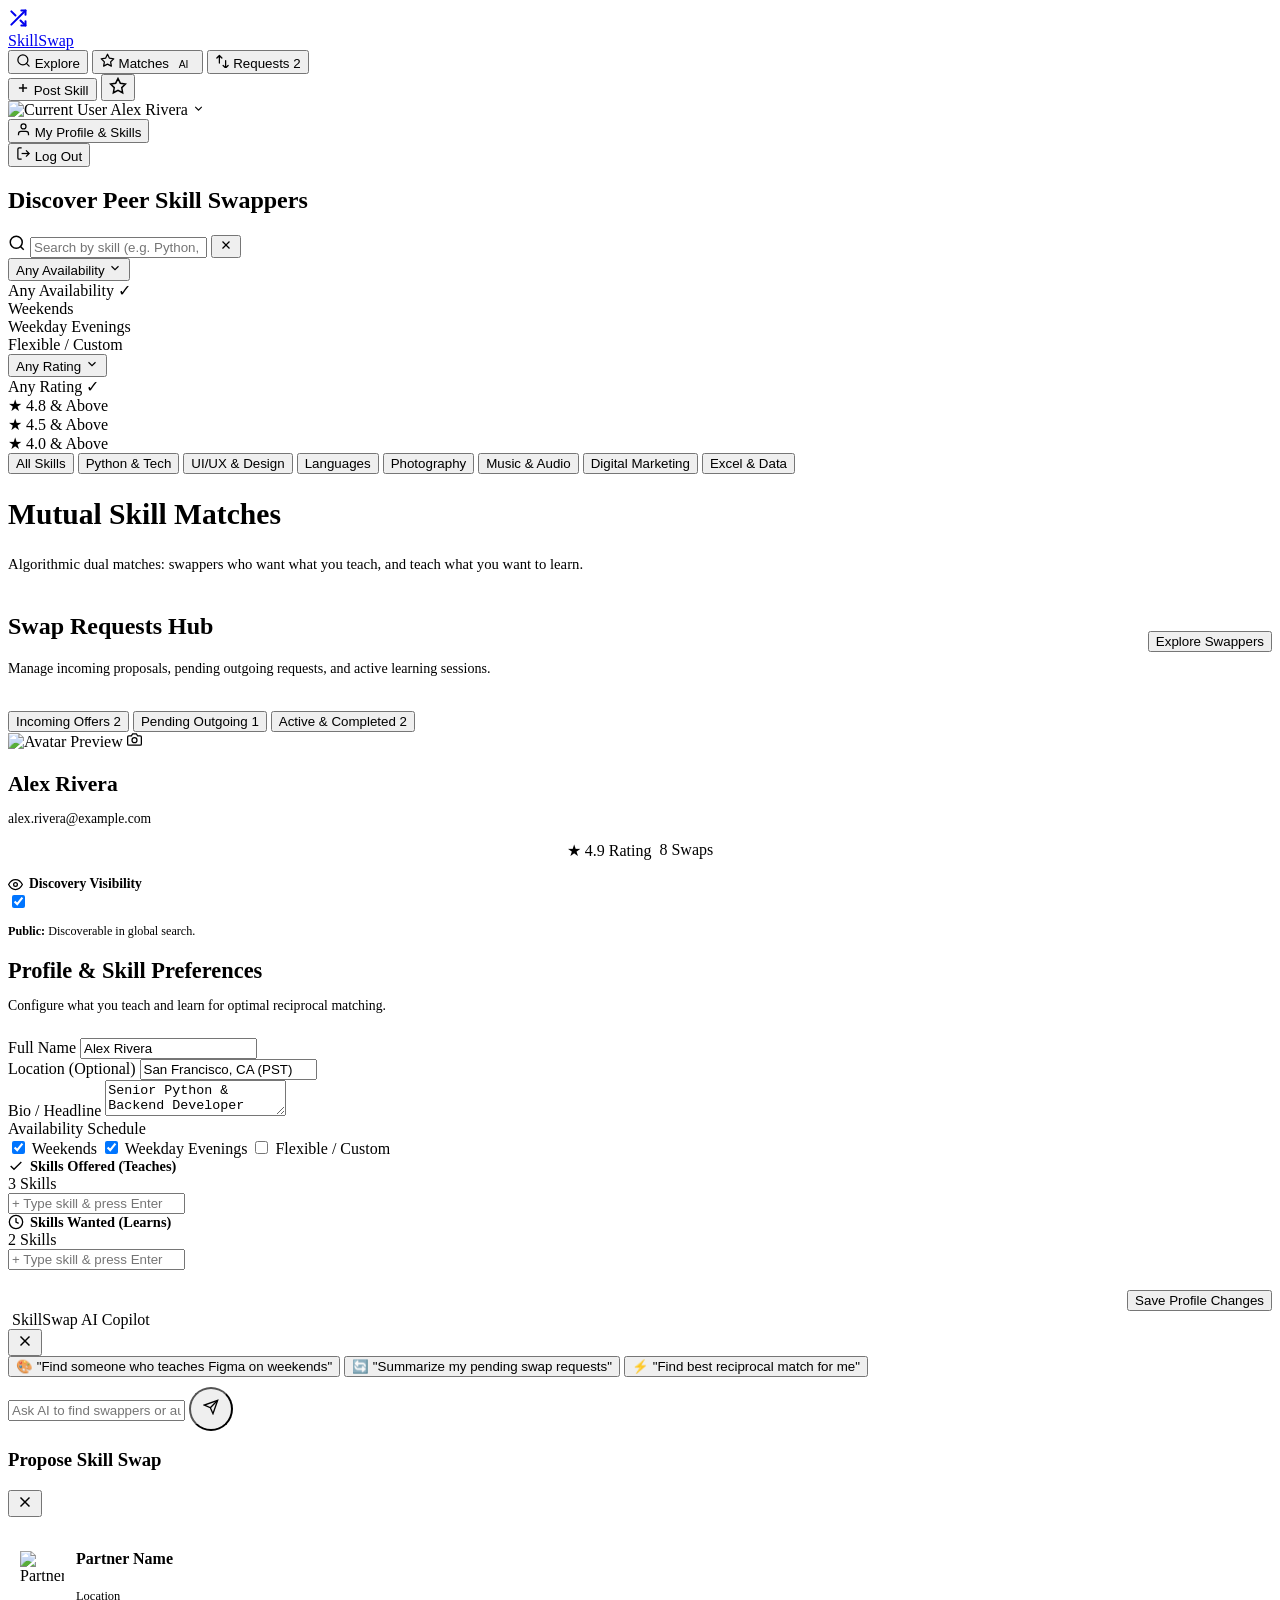
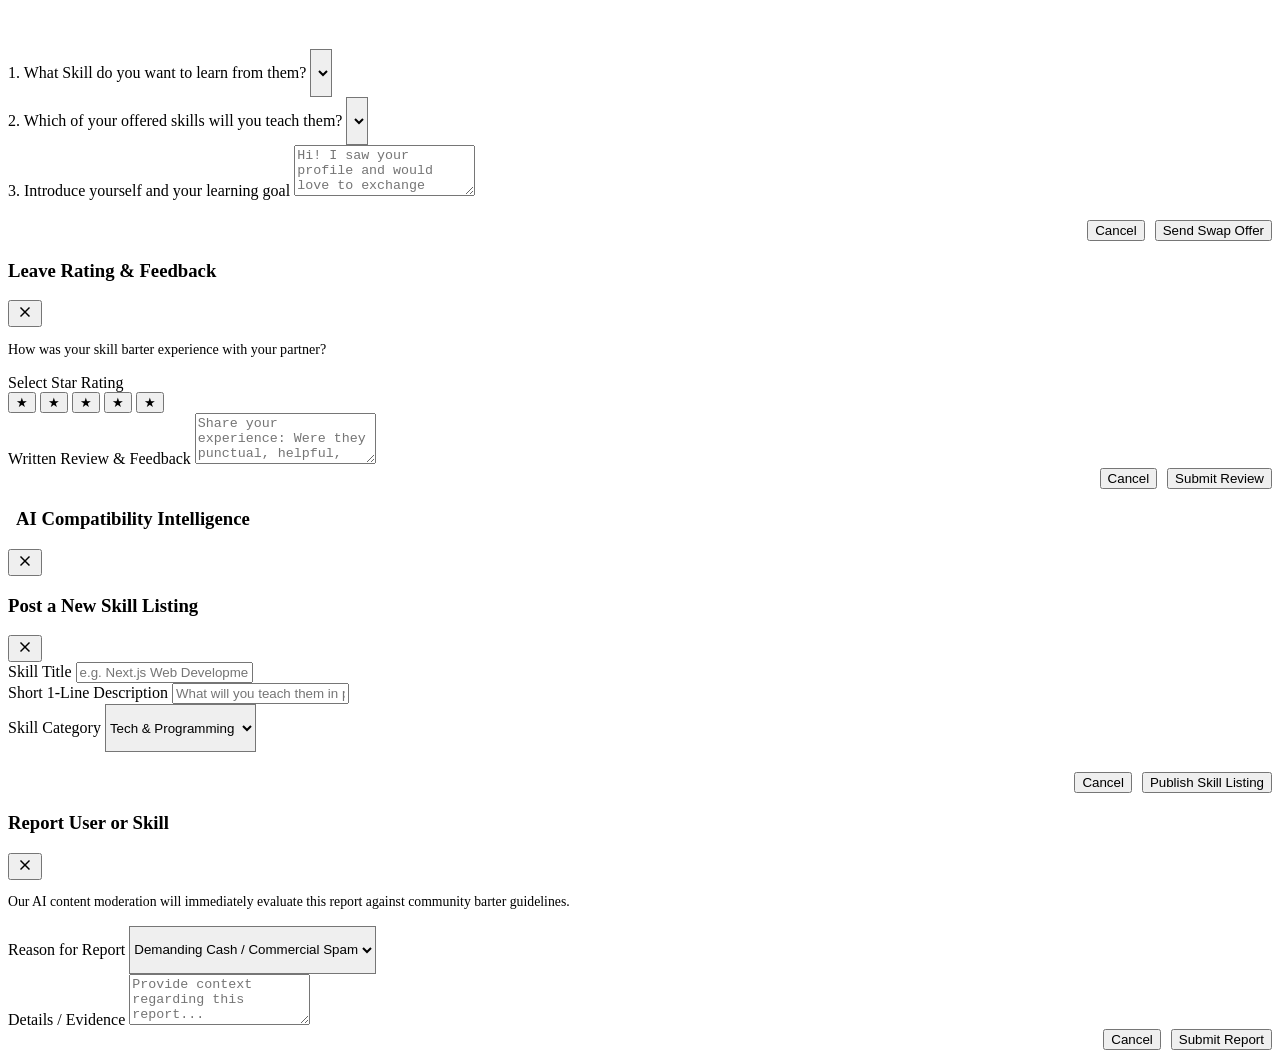
==== templates/index.html @ 6c7a91a7 "file structure and basic routes" ====
<!DOCTYPE html>
<html lang="en">
<head>
  <meta charset="UTF-8">
  <meta name="viewport" content="width=device-width, initial-scale=1.0">
  <title>SkillSwap | Peer-to-Peer Skill Exchange Platform</title>
  <meta name="description" content="A modern glassmorphic skill swapping platform. Trade skills, learn from peers, and connect with zero monetary barrier.">
  <link rel="preconnect" href="https://fonts.googleapis.com">
  <link rel="preconnect" href="https://fonts.gstatic.com" crossorigin>
  <link href="https://fonts.googleapis.com/css2?family=Plus+Jakarta+Sans:wght@400;500;600;700;800&display=swap" rel="stylesheet">
  <link rel="stylesheet" href="{{ url_for('static', filename='css/style.css') }}">
</head>
<body>

  <!-- Floating Mesh Gradient Background Blobs -->
  <div class="mesh-bg-container" aria-hidden="true">
    <div class="mesh-blob mesh-blob-1"></div>
    <div class="mesh-blob mesh-blob-2"></div>
    <div class="mesh-blob mesh-blob-3"></div>
    <div class="mesh-blob mesh-blob-4"></div>
  </div>

  <!-- Toast Notification System -->
  <div id="toastContainer" class="toast-container" aria-live="polite"></div>

  <!-- ==========================================================================
       TOP NAVIGATION BAR (FLUSH AT TOP -> SCROLL FLOATING FROSTED GLASS)
       ========================================================================== -->
  <header class="navbar-container" id="mainNavbar">
    <nav class="navbar" aria-label="Main Navigation">
      
      <!-- Brand Logo (No cluttered subtitle) -->
      <a href="#explore" class="nav-brand" onclick="navigateTo('explore'); return false;">
        <div class="brand-icon">
          <svg width="20" height="20" viewBox="0 0 24 24" fill="none" stroke="currentColor" stroke-width="2.4" stroke-linecap="round" stroke-linejoin="round">
            <path d="M16 3h5v5"></path>
            <path d="M4 20L21 3"></path>
            <path d="M21 16v5h-5"></path>
            <path d="M15 15l6 6"></path>
            <path d="M4 4l5 5"></path>
          </svg>
        </div>
        <span class="brand-title">SkillSwap</span>
      </a>

      <!-- FIX #2: Unified Frosted-Glass Pill Container: Explore | Matches | Requests -->
      <div class="nav-pills-container" role="tablist">
        <button type="button" class="nav-pill-btn active" id="navBtn-explore" onclick="navigateTo('explore')">
          <svg width="15" height="15" viewBox="0 0 24 24" fill="none" stroke="currentColor" stroke-width="2" stroke-linecap="round" stroke-linejoin="round">
            <circle cx="11" cy="11" r="8"></circle>
            <line x1="21" y1="21" x2="16.65" y2="16.65"></line>
          </svg>
          <span>Explore</span>
        </button>
        <button type="button" class="nav-pill-btn" id="navBtn-matches" onclick="navigateTo('matches')">
          <svg width="15" height="15" viewBox="0 0 24 24" fill="none" stroke="currentColor" stroke-width="2" stroke-linecap="round" stroke-linejoin="round">
            <polygon points="12 2 15.09 8.26 22 9.27 17 14.14 18.18 21.02 12 17.77 5.82 21.02 7 14.14 2 9.27 8.91 8.26 12 2"></polygon>
          </svg>
          <span>Matches</span>
          <span class="badge badge-mint" style="font-size: 0.65rem; padding: 1px 6px;">AI</span>
        </button>
        <button type="button" class="nav-pill-btn" id="navBtn-swaps" onclick="navigateTo('swaps')">
          <svg width="15" height="15" viewBox="0 0 24 24" fill="none" stroke="currentColor" stroke-width="2" stroke-linecap="round" stroke-linejoin="round">
            <path d="M7 16V4m0 0L3 8m4-4l4 4m6 4v12m0 0l4-4m-4 4l-4-4"></path>
          </svg>
          <span>Requests</span>
          <span class="nav-counter" id="swapsNavCounter">2</span>
        </button>
      </div>

      <!-- Right Nav Actions: + Post Skill, Circular AI button, User Avatar Pill -->
      <div class="nav-actions">
        <!-- Post Skill Button -->
        <button type="button" class="btn btn-primary btn-sm" onclick="openPostSkillModal()">
          <svg width="14" height="14" viewBox="0 0 24 24" fill="none" stroke="currentColor" stroke-width="2.5"><line x1="12" y1="5" x2="12" y2="19"></line><line x1="5" y1="12" x2="19" y2="12"></line></svg>
          <span>Post Skill</span>
        </button>

        <!-- FIX #4: Sleek Circular AI Copilot Drawer Toggle Button -->
        <button type="button" class="btn-ai-toggle" id="btnAiToggle" onclick="toggleAiDrawer()" title="Open AI Copilot" aria-label="Open AI Copilot">
          <span class="ai-dot-indicator"></span>
          <svg width="18" height="18" viewBox="0 0 24 24" fill="none" stroke="currentColor" stroke-width="2">
            <polygon points="12 2 15.09 8.26 22 9.27 17 14.14 18.18 21.02 12 17.77 5.82 21.02 7 14.14 2 9.27 8.91 8.26 12 2"></polygon>
          </svg>
        </button>

        <!-- User Avatar Pill (Opens profile when clicked or via dropdown) -->
        <div class="user-menu-pill" id="userMenuPill" onclick="toggleUserDropdown(event)">
          <img src="https://images.unsplash.com/photo-1534528741775-53994a69daeb?w=150&auto=format&fit=crop&q=80" alt="Current User" class="user-avatar-sm" id="navUserAvatar">
          <span class="user-name-snippet" id="navUserName">Alex Rivera</span>
          <svg width="13" height="13" viewBox="0 0 24 24" fill="none" stroke="currentColor" stroke-width="2">
            <polyline points="6 9 12 15 18 9"></polyline>
          </svg>

          <!-- Dropdown items: User profile only (No admin switch, no role badge) -->
          <div class="glass-elevated user-dropdown" id="userDropdown">
            <button type="button" class="dropdown-item" onclick="navigateTo('profile'); event.stopPropagation();">
              <svg width="15" height="15" viewBox="0 0 24 24" fill="none" stroke="currentColor" stroke-width="2">
                <circle cx="12" cy="7" r="4"></circle>
                <path d="M20 21v-2a4 4 0 0 0-4-4H8a4 4 0 0 0-4 4v2"></path>
              </svg>
              <span>My Profile & Skills</span>
            </button>
            <div class="dropdown-divider"></div>
            <button type="button" class="dropdown-item" style="color: var(--danger);" onclick="handleLogout()">
              <svg width="15" height="15" viewBox="0 0 24 24" fill="none" stroke="currentColor" stroke-width="2">
                <path d="M9 21H5a2 2 0 0 1-2-2V5a2 2 0 0 1 2-2h4"></path>
                <polyline points="16 17 21 12 16 7"></polyline>
                <line x1="21" y1="12" x2="9" y2="12"></line>
              </svg>
              <span>Log Out</span>
            </button>
          </div>
        </div>
      </div>

    </nav>
  </header>

  <!-- Platform-wide broadcast banner -->
  <div class="broadcast-banner-container" id="broadcastContainer" style="display: none; max-width: 1280px; margin: 12px auto 0 auto; padding: 0 24px;">
    <div class="glass-elevated" id="broadcastBanner" style="display: flex; align-items: center; justify-content: space-between; padding: 10px 18px; border-radius: var(--radius-md); border-left: 4px solid var(--primary);">
      <div style="display: flex; align-items: center; gap: 10px;">
        <span class="badge badge-plum" id="broadcastTypeTag">Announcement</span>
        <span id="broadcastMessageText" style="font-size: 0.88rem; font-weight: 500;">Welcome to SkillSwap!</span>
      </div>
      <button type="button" class="broadcast-close" onclick="dismissBroadcast()" aria-label="Dismiss banner" style="background: none; border: none; cursor: pointer; color: var(--text-muted);">
        <svg width="16" height="16" viewBox="0 0 24 24" fill="none" stroke="currentColor" stroke-width="2"><line x1="18" y1="6" x2="6" y2="18"></line><line x1="6" y1="6" x2="18" y2="18"></line></svg>
      </button>
    </div>
  </div>

  <!-- ==========================================================================
       MAIN VIEWS WRAPPER
       ========================================================================== -->
  <main class="main-wrapper">

    <!-- ----------------------------------------------------------------------
         VIEW 1: SEARCH & DISCOVERY (EXPLORE) - MINIMAL, AIRY, UNCLUTTERED
         ---------------------------------------------------------------------- -->
    <section class="view-section active" id="view-explore">
      
      <!-- FIX #7: Minimal Hero (No long paragraph) -> Straight into search -->
      <div class="hero-minimal-bar">
        <div class="hero-minimal-header">
          <h2>Discover Peer Skill Swappers</h2>
        </div>

        <!-- Search Controls Row with FIX #5 Custom Glass Dropdowns -->
        <div class="search-controls-row">
          <div class="search-input-wrapper">
            <svg class="search-icon-left" width="18" height="18" viewBox="0 0 24 24" fill="none" stroke="currentColor" stroke-width="2">
              <circle cx="11" cy="11" r="8"></circle>
              <line x1="21" y1="21" x2="16.65" y2="16.65"></line>
            </svg>
            <input type="text" id="searchInput" class="glass-input search-input-field" placeholder="Search by skill (e.g. Python, Figma, Spanish, Excel)..." oninput="handleSearchInput()">
            <button type="button" id="searchClearBtn" class="search-clear-btn" onclick="clearSearch()" aria-label="Clear Search">
              <svg width="14" height="14" viewBox="0 0 24 24" fill="none" stroke="currentColor" stroke-width="2">
                <line x1="18" y1="6" x2="6" y2="18"></line>
                <line x1="6" y1="6" x2="18" y2="18"></line>
              </svg>
            </button>
          </div>

          <!-- Custom Glass Dropdown: Availability -->
          <div class="custom-dropdown" id="dropdownAvailability">
            <button type="button" class="custom-dropdown-btn" onclick="toggleDropdown('dropdownAvailability')">
              <span id="selectedAvailabilityLabel">Any Availability</span>
              <svg class="custom-dropdown-chevron" width="14" height="14" viewBox="0 0 24 24" fill="none" stroke="currentColor" stroke-width="2"><polyline points="6 9 12 15 18 9"></polyline></svg>
            </button>
            <div class="custom-dropdown-panel">
              <div class="custom-dropdown-item selected" onclick="selectDropdownOption('availability', 'all', 'Any Availability')">
                <span>Any Availability</span>
                <span class="check-icon">✓</span>
              </div>
              <div class="custom-dropdown-item" onclick="selectDropdownOption('availability', 'Weekends', 'Weekends')">
                <span>Weekends</span>
              </div>
              <div class="custom-dropdown-item" onclick="selectDropdownOption('availability', 'Weekday Evenings', 'Weekday Evenings')">
                <span>Weekday Evenings</span>
              </div>
              <div class="custom-dropdown-item" onclick="selectDropdownOption('availability', 'Custom Availability', 'Flexible / Custom')">
                <span>Flexible / Custom</span>
              </div>
            </div>
          </div>

          <!-- Custom Glass Dropdown: Rating -->
          <div class="custom-dropdown" id="dropdownRating">
            <button type="button" class="custom-dropdown-btn" onclick="toggleDropdown('dropdownRating')">
              <span id="selectedRatingLabel">Any Rating</span>
              <svg class="custom-dropdown-chevron" width="14" height="14" viewBox="0 0 24 24" fill="none" stroke="currentColor" stroke-width="2"><polyline points="6 9 12 15 18 9"></polyline></svg>
            </button>
            <div class="custom-dropdown-panel">
              <div class="custom-dropdown-item selected" onclick="selectDropdownOption('rating', 0, 'Any Rating')">
                <span>Any Rating</span>
                <span class="check-icon">✓</span>
              </div>
              <div class="custom-dropdown-item" onclick="selectDropdownOption('rating', 4.8, '★ 4.8 & Above')">
                <span>★ 4.8 & Above</span>
              </div>
              <div class="custom-dropdown-item" onclick="selectDropdownOption('rating', 4.5, '★ 4.5 & Above')">
                <span>★ 4.5 & Above</span>
              </div>
              <div class="custom-dropdown-item" onclick="selectDropdownOption('rating', 4.0, '★ 4.0 & Above')">
                <span>★ 4.0 & Above</span>
              </div>
            </div>
          </div>
        </div>

        <!-- Quick Filter Category Chips -->
        <div class="category-chips-row" id="categoryChips">
          <button type="button" class="category-chip active" onclick="setCategoryFilter('all', this)">All Skills</button>
          <button type="button" class="category-chip" onclick="setCategoryFilter('Python', this)">Python & Tech</button>
          <button type="button" class="category-chip" onclick="setCategoryFilter('Figma', this)">UI/UX & Design</button>
          <button type="button" class="category-chip" onclick="setCategoryFilter('Spanish', this)">Languages</button>
          <button type="button" class="category-chip" onclick="setCategoryFilter('Photography', this)">Photography</button>
          <button type="button" class="category-chip" onclick="setCategoryFilter('Music', this)">Music & Audio</button>
          <button type="button" class="category-chip" onclick="setCategoryFilter('Marketing', this)">Digital Marketing</button>
          <button type="button" class="category-chip" onclick="setCategoryFilter('Excel', this)">Excel & Data</button>
        </div>
      </div>

      <!-- Public Profiles Grid (Airy, Minimal Cards) -->
      <div class="profiles-grid" id="profilesGrid">
        <!-- Injected dynamically by app.js -->
      </div>
    </section>

    <!-- ----------------------------------------------------------------------
         VIEW 2: MATCHES (SMART RECIPROCAL BARTER MATCHMAKER)
         ---------------------------------------------------------------------- -->
    <section class="view-section" id="view-matches">
      <div style="margin-bottom: 20px;">
        <h2 style="font-family: var(--font-heading); font-size: 1.85rem; font-weight: 800; color: var(--text-main);">
          Mutual Skill Matches
        </h2>
        <p style="color: var(--text-muted); font-size: 0.92rem;">
          Algorithmic dual matches: swappers who want what you teach, and teach what you want to learn.
        </p>
      </div>

      <div class="matches-grid" id="matchesGrid">
        <!-- Injected by app.js -->
      </div>
    </section>

    <!-- ----------------------------------------------------------------------
         VIEW 3: REQUESTS (SWAP PROPOSITIONS & REVIEWS)
         ---------------------------------------------------------------------- -->
    <section class="view-section" id="view-swaps">
      <div class="glass-card swaps-view-card">
        
        <div style="display: flex; justify-content: space-between; align-items: center; margin-bottom: 20px; flex-wrap: wrap; gap: 12px;">
          <div>
            <h2 style="font-family: var(--font-heading); font-size: 1.5rem; font-weight: 800; color: var(--text-main);">
              Swap Requests Hub
            </h2>
            <p style="color: var(--text-muted); font-size: 0.88rem;">Manage incoming proposals, pending outgoing requests, and active learning sessions.</p>
          </div>
          <button type="button" class="btn btn-glass btn-sm" onclick="navigateTo('explore')">
            <span>Explore Swappers</span>
          </button>
        </div>

        <!-- Subtabs -->
        <div class="swaps-subtabs" role="tablist">
          <button type="button" class="swap-subtab-btn active" id="subtab-incoming" onclick="switchSwapSubtab('incoming')">
            <span>Incoming Offers</span>
            <span class="badge badge-plum" id="subtabIncomingCount">2</span>
          </button>
          <button type="button" class="swap-subtab-btn" id="subtab-outgoing" onclick="switchSwapSubtab('outgoing')">
            <span>Pending Outgoing</span>
            <span class="badge badge-neutral" id="subtabOutgoingCount">1</span>
          </button>
          <button type="button" class="swap-subtab-btn" id="subtab-active" onclick="switchSwapSubtab('active')">
            <span>Active & Completed</span>
            <span class="badge badge-mint" id="subtabActiveCount">2</span>
          </button>
        </div>

        <div class="swaps-list-container" id="swapsListContainer">
          <!-- Injected by app.js -->
        </div>

      </div>
    </section>

    <!-- ----------------------------------------------------------------------
         VIEW 4: USER PROFILE & SKILLS MANAGEMENT
         ---------------------------------------------------------------------- -->
    <section class="view-section" id="view-profile">
      <div class="profile-editor-layout">
        
        <!-- Sidebar Summary Card -->
        <div class="glass-card profile-sidebar-card">
          <div class="avatar-upload-wrapper">
            <img src="https://images.unsplash.com/photo-1534528741775-53994a69daeb?w=150&auto=format&fit=crop&q=80" alt="Avatar Preview" class="avatar-preview-img" id="sidebarAvatarPreview">
            <label class="avatar-upload-btn" title="Change Avatar URL" onclick="promptAvatarUrl()">
              <svg width="15" height="15" viewBox="0 0 24 24" fill="none" stroke="currentColor" stroke-width="2">
                <path d="M23 19a2 2 0 0 1-2 2H3a2 2 0 0 1-2-2V8a2 2 0 0 1 2-2h4l2-3h6l2 3h4a2 2 0 0 1 2 2z"></path>
                <circle cx="12" cy="13" r="4"></circle>
              </svg>
            </label>
          </div>

          <h3 style="font-family: var(--font-heading); font-size: 1.35rem; font-weight: 700; margin-bottom: 2px;" id="sidebarName">Alex Rivera</h3>
          <p style="font-size: 0.85rem; color: var(--text-muted); margin-bottom: 14px;" id="sidebarEmail">alex.rivera@example.com</p>

          <div style="display: flex; justify-content: center; gap: 8px; margin-bottom: 16px;">
            <span class="badge badge-amber" id="sidebarRating">★ 4.9 Rating</span>
            <span class="badge badge-mint" id="sidebarSwapsCount">8 Swaps</span>
          </div>

          <!-- Profile Visibility Switch -->
          <div class="visibility-card">
            <div class="visibility-header">
              <span style="font-size: 0.85rem; font-weight: 700; color: var(--text-main); display: flex; align-items: center; gap: 6px;">
                <svg width="15" height="15" viewBox="0 0 24 24" fill="none" stroke="currentColor" stroke-width="2">
                  <path d="M1 12s4-8 11-8 11 8 11 8-4 8-11 8-11-8-11-8z"></path>
                  <circle cx="12" cy="12" r="3"></circle>
                </svg>
                Discovery Visibility
              </span>
              <label class="toggle-switch">
                <input type="checkbox" id="profileVisibilityToggle" checked onchange="toggleVisibility(this)">
                <span class="toggle-slider"></span>
              </label>
            </div>
            <p style="font-size: 0.76rem; color: var(--text-muted);" id="visibilityDesc">
              <strong>Public:</strong> Discoverable in global search.
            </p>
          </div>
        </div>

        <!-- Main Edit Form Card -->
        <div class="glass-card profile-form-card">
          <h2 style="font-family: var(--font-heading); font-size: 1.4rem; font-weight: 800; color: var(--text-main); margin-bottom: 4px;">
            Profile & Skill Preferences
          </h2>
          <p style="font-size: 0.86rem; color: var(--text-muted); margin-bottom: 24px;">Configure what you teach and learn for optimal reciprocal matching.</p>

          <form id="profileEditForm" onsubmit="saveUserProfile(event)">
            
            <div class="form-grid-2">
              <div class="form-group">
                <label class="form-label" for="profileFullName">Full Name</label>
                <input type="text" id="profileFullName" class="glass-input" value="Alex Rivera" required>
              </div>

              <div class="form-group">
                <label class="form-label" for="profileLocation">Location (Optional)</label>
                <input type="text" id="profileLocation" class="glass-input" value="San Francisco, CA (PST)">
              </div>
            </div>

            <div class="form-group">
              <label class="form-label" for="profileBio">Bio / Headline</label>
              <textarea id="profileBio" class="glass-textarea" rows="2" placeholder="Brief intro...">Senior Python & Backend Developer with 5+ years building APIs and data pipelines. Passionate about learning UI design and ceramics!</textarea>
            </div>

            <!-- Availability Selector -->
            <div class="form-group">
              <label class="form-label">Availability Schedule</label>
              <div class="availability-pills-group">
                <label>
                  <input type="checkbox" class="availability-pill-checkbox" name="availability" value="Weekends" checked>
                  <span class="availability-pill-label">Weekends</span>
                </label>
                <label>
                  <input type="checkbox" class="availability-pill-checkbox" name="availability" value="Weekday Evenings" checked>
                  <span class="availability-pill-label">Weekday Evenings</span>
                </label>
                <label>
                  <input type="checkbox" class="availability-pill-checkbox" name="availability" value="Custom Availability">
                  <span class="availability-pill-label">Flexible / Custom</span>
                </label>
              </div>
            </div>

            <!-- Skills Offered Tag Manager -->
            <div class="skill-manager-box">
              <div class="skill-manager-header">
                <span style="font-size: 0.9rem; font-weight: 700; color: var(--emerald-dark); display: flex; align-items: center; gap: 6px;">
                  <svg width="16" height="16" viewBox="0 0 24 24" fill="none" stroke="currentColor" stroke-width="2"><polyline points="20 6 9 17 4 12"></polyline></svg>
                  Skills Offered (Teaches)
                </span>
                <span class="badge badge-mint" id="offeredCount">3 Skills</span>
              </div>
              <div class="skill-tags-editor" id="offeredTagsContainer">
                <input type="text" id="inputOfferedTag" class="tag-input-inline" placeholder="+ Type skill & press Enter">
              </div>
            </div>

            <!-- Skills Wanted Tag Manager -->
            <div class="skill-manager-box">
              <div class="skill-manager-header">
                <span style="font-size: 0.9rem; font-weight: 700; color: var(--primary); display: flex; align-items: center; gap: 6px;">
                  <svg width="16" height="16" viewBox="0 0 24 24" fill="none" stroke="currentColor" stroke-width="2"><circle cx="12" cy="12" r="10"></circle><polyline points="12 6 12 12 16 14"></polyline></svg>
                  Skills Wanted (Learns)
                </span>
                <span class="badge badge-plum" id="wantedCount">2 Skills</span>
              </div>
              <div class="skill-tags-editor" id="wantedTagsContainer">
                <input type="text" id="inputWantedTag" class="tag-input-inline" placeholder="+ Type skill & press Enter">
              </div>
            </div>

            <div style="display: flex; justify-content: flex-end; gap: 12px; margin-top: 20px;">
              <button type="submit" class="btn btn-primary">
                <span>Save Profile Changes</span>
              </button>
            </div>

          </form>
        </div>

      </div>
    </section>

  </main>

  <!-- ==========================================================================
       FIX #4: RIGHT-SIDE SLIDE-OUT AI COPILOT DRAWER
       ========================================================================== -->
  <div class="ai-drawer-overlay" id="aiDrawerOverlay" onclick="closeAiDrawer()"></div>
  <aside class="ai-drawer" id="aiDrawer" aria-label="AI Assistant Copilot">
    <div class="ai-drawer-header">
      <div class="ai-drawer-title">
        <div class="ai-dot-indicator" style="position: static; display: inline-block;"></div>
        <span>SkillSwap AI Copilot</span>
      </div>
      <button type="button" class="ai-drawer-close" onclick="closeAiDrawer()" aria-label="Close AI Drawer">
        <svg width="18" height="18" viewBox="0 0 24 24" fill="none" stroke="currentColor" stroke-width="2"><line x1="18" y1="6" x2="6" y2="18"></line><line x1="6" y1="6" x2="18" y2="18"></line></svg>
      </button>
    </div>

    <div class="ai-drawer-body" id="aiDrawerMessages">
      <!-- Chat bubbles inserted dynamically -->
    </div>

    <div class="ai-drawer-footer">
      <!-- Quick Prompt Suggestions -->
      <div class="ai-prompt-pills-row">
        <button type="button" class="ai-drawer-prompt-btn" onclick="sendAiPrompt('Find someone who can teach Figma on weekends')">
          🎨 "Find someone who teaches Figma on weekends"
        </button>
        <button type="button" class="ai-drawer-prompt-btn" onclick="sendAiPrompt('Show all my pending swap requests')">
          🔄 "Summarize my pending swap requests"
        </button>
        <button type="button" class="ai-drawer-prompt-btn" onclick="sendAiPrompt('Who is my highest compatibility dual-swap match?')">
          ⚡ "Find best reciprocal match for me"
        </button>
      </div>

      <form class="ai-drawer-input-row" style="margin-top: 10px;" onsubmit="handleAiChatSubmit(event)">
        <input type="text" id="aiChatInput" class="glass-input ai-drawer-input" placeholder="Ask AI to find swappers or automate..." autocomplete="off">
        <button type="submit" class="btn btn-primary" style="height: 44px; width: 44px; border-radius: 50%; padding: 0;">
          <svg width="16" height="16" viewBox="0 0 24 24" fill="none" stroke="currentColor" stroke-width="2"><line x1="22" y1="2" x2="11" y2="13"></line><polygon points="22 2 15 22 11 13 2 9 22 2"></polygon></svg>
        </button>
      </form>
    </div>
  </aside>

  <!-- ==========================================================================
       MODALS
       ========================================================================== -->

  <!-- Modal 1: Propose Swap Request -->
  <div class="modal-overlay" id="modalSwapRequest" role="dialog" aria-modal="true" aria-labelledby="modalSwapTitle">
    <div class="glass-elevated modal-card">
      <div class="modal-header">
        <h3 class="modal-title" id="modalSwapTitle">Propose Skill Swap</h3>
        <button type="button" class="modal-close-btn" onclick="closeModal('modalSwapRequest')">
          <svg width="18" height="18" viewBox="0 0 24 24" fill="none" stroke="currentColor" stroke-width="2"><line x1="18" y1="6" x2="6" y2="18"></line><line x1="6" y1="6" x2="18" y2="18"></line></svg>
        </button>
      </div>

      <div style="display: flex; align-items: center; gap: 12px; margin-bottom: 20px; padding: 12px; background: rgba(255, 255, 255, 0.5); border-radius: var(--radius-md);">
        <img src="" id="swapModalPartnerAvatar" class="user-avatar-sm" style="width: 44px; height: 44px;" alt="Partner">
        <div>
          <h4 id="swapModalPartnerName" style="font-weight: 700; color: var(--text-main);">Partner Name</h4>
          <p id="swapModalPartnerLocation" style="font-size: 0.78rem; color: var(--text-muted);">Location</p>
        </div>
      </div>

      <form id="formSendSwapRequest" onsubmit="handleSendSwapSubmit(event)">
        <input type="hidden" id="swapTargetUserId">

        <div class="form-group">
          <label class="form-label" for="swapSkillIWant">1. What Skill do you want to learn from them?</label>
          <select id="swapSkillIWant" class="glass-input" style="height: 48px; border-radius: var(--radius-pill);" required></select>
        </div>

        <div class="form-group">
          <label class="form-label" for="swapSkillIOffer">2. Which of your offered skills will you teach them?</label>
          <select id="swapSkillIOffer" class="glass-input" style="height: 48px; border-radius: var(--radius-pill);" required></select>
        </div>

        <div class="form-group">
          <label class="form-label" for="swapCustomMessage">3. Introduce yourself and your learning goal</label>
          <textarea id="swapCustomMessage" class="glass-textarea" rows="3" placeholder="Hi! I saw your profile and would love to exchange weekly 45-min Zoom sessions..." required></textarea>
        </div>

        <div style="display: flex; justify-content: flex-end; gap: 10px; margin-top: 20px;">
          <button type="button" class="btn btn-glass" onclick="closeModal('modalSwapRequest')">Cancel</button>
          <button type="submit" class="btn btn-primary">
            <span>Send Swap Offer</span>
          </button>
        </div>
      </form>
    </div>
  </div>

  <!-- Modal 2: Leave Rating & Feedback -->
  <div class="modal-overlay" id="modalRating" role="dialog" aria-modal="true" aria-labelledby="modalRatingTitle">
    <div class="glass-elevated modal-card">
      <div class="modal-header">
        <h3 class="modal-title" id="modalRatingTitle">Leave Rating & Feedback</h3>
        <button type="button" class="modal-close-btn" onclick="closeModal('modalRating')">
          <svg width="18" height="18" viewBox="0 0 24 24" fill="none" stroke="currentColor" stroke-width="2"><line x1="18" y1="6" x2="6" y2="18"></line><line x1="6" y1="6" x2="18" y2="18"></line></svg>
        </button>
      </div>

      <p style="font-size: 0.88rem; color: var(--text-muted); margin-bottom: 16px;">How was your skill barter experience with your partner?</p>

      <form id="formSubmitRating" onsubmit="handleSubmitRating(event)">
        <input type="hidden" id="ratingSwapId">

        <label class="form-label" style="text-align: center;">Select Star Rating</label>
        <div class="star-rating-select" id="starRatingSelect" style="justify-content: center;">
          <button type="button" class="star-btn" data-star="1" onclick="setStarRating(1)">★</button>
          <button type="button" class="star-btn" data-star="2" onclick="setStarRating(2)">★</button>
          <button type="button" class="star-btn" data-star="3" onclick="setStarRating(3)">★</button>
          <button type="button" class="star-btn" data-star="4" onclick="setStarRating(4)">★</button>
          <button type="button" class="star-btn active" data-star="5" onclick="setStarRating(5)">★</button>
        </div>
        <input type="hidden" id="selectedStarValue" value="5">

        <div class="form-group">
          <label class="form-label" for="ratingComment">Written Review & Feedback</label>
          <textarea id="ratingComment" class="glass-textarea" rows="3" placeholder="Share your experience: Were they punctual, helpful, patient, and knowledgeable?" required></textarea>
        </div>

        <div style="display: flex; justify-content: flex-end; gap: 10px;">
          <button type="button" class="btn btn-glass" onclick="closeModal('modalRating')">Cancel</button>
          <button type="submit" class="btn btn-emerald">
            <span>Submit Review</span>
          </button>
        </div>
      </form>
    </div>
  </div>

  <!-- Modal 3: AI Profile Summary (RAG Intelligence) -->
  <div class="modal-overlay" id="modalAiSummary" role="dialog" aria-modal="true" aria-labelledby="modalAiSummaryTitle">
    <div class="glass-elevated modal-card" style="max-width: 600px;">
      <div class="modal-header">
        <div style="display: flex; align-items: center; gap: 8px;">
          <div class="ai-dot-indicator" style="position: static;"></div>
          <h3 class="modal-title" id="modalAiSummaryTitle">AI Compatibility Intelligence</h3>
        </div>
        <button type="button" class="modal-close-btn" onclick="closeModal('modalAiSummary')">
          <svg width="18" height="18" viewBox="0 0 24 24" fill="none" stroke="currentColor" stroke-width="2"><line x1="18" y1="6" x2="6" y2="18"></line><line x1="6" y1="6" x2="18" y2="18"></line></svg>
        </button>
      </div>

      <div id="aiSummaryContentArea"></div>
    </div>
  </div>

  <!-- Modal 4: + Post Skill Modal -->
  <div class="modal-overlay" id="modalPostSkill" role="dialog" aria-modal="true" aria-labelledby="modalPostSkillTitle">
    <div class="glass-elevated modal-card">
      <div class="modal-header">
        <h3 class="modal-title" id="modalPostSkillTitle">Post a New Skill Listing</h3>
        <button type="button" class="modal-close-btn" onclick="closeModal('modalPostSkill')">
          <svg width="18" height="18" viewBox="0 0 24 24" fill="none" stroke="currentColor" stroke-width="2"><line x1="18" y1="6" x2="6" y2="18"></line><line x1="6" y1="6" x2="18" y2="18"></line></svg>
        </button>
      </div>

      <form id="formPostSkill" onsubmit="handlePostSkillSubmit(event)">
        <div class="form-group">
          <label class="form-label" for="newSkillTitle">Skill Title</label>
          <input type="text" id="newSkillTitle" class="glass-input" placeholder="e.g. Next.js Web Development, Digital Illustration, Salsa Dance" required>
        </div>

        <div class="form-group">
          <label class="form-label" for="newSkillDesc">Short 1-Line Description</label>
          <input type="text" id="newSkillDesc" class="glass-input" placeholder="What will you teach them in practical terms?" required>
        </div>

        <div class="form-group">
          <label class="form-label" for="newSkillCategory">Skill Category</label>
          <select id="newSkillCategory" class="glass-input" style="height: 48px; border-radius: var(--radius-pill);">
            <option value="Tech">Tech & Programming</option>
            <option value="Design">UI/UX & Design</option>
            <option value="Languages">Languages</option>
            <option value="Music">Music & Audio</option>
            <option value="Marketing">Marketing & Business</option>
            <option value="Photography">Photography</option>
          </select>
        </div>

        <div style="display: flex; justify-content: flex-end; gap: 10px; margin-top: 20px;">
          <button type="button" class="btn btn-glass" onclick="closeModal('modalPostSkill')">Cancel</button>
          <button type="submit" class="btn btn-primary">
            <span>Publish Skill Listing</span>
          </button>
        </div>
      </form>
    </div>
  </div>

  <!-- Modal 5: Report Content / User Modal -->
  <div class="modal-overlay" id="modalReport" role="dialog" aria-modal="true" aria-labelledby="modalReportTitle">
    <div class="glass-elevated modal-card">
      <div class="modal-header">
        <h3 class="modal-title" id="modalReportTitle" style="color: var(--danger);">Report User or Skill</h3>
        <button type="button" class="modal-close-btn" onclick="closeModal('modalReport')">
          <svg width="18" height="18" viewBox="0 0 24 24" fill="none" stroke="currentColor" stroke-width="2"><line x1="18" y1="6" x2="6" y2="18"></line><line x1="6" y1="6" x2="18" y2="18"></line></svg>
        </button>
      </div>

      <form id="formReportUser" onsubmit="handleReportSubmit(event)">
        <input type="hidden" id="reportTargetUserId">
        <p style="font-size: 0.86rem; color: var(--text-muted); margin-bottom: 16px;">
          Our AI content moderation will immediately evaluate this report against community barter guidelines.
        </p>

        <div class="form-group">
          <label class="form-label" for="reportReasonSelect">Reason for Report</label>
          <select id="reportReasonSelect" class="glass-input" style="height: 48px; border-radius: var(--radius-pill);" required>
            <option value="Commercial Spam">Demanding Cash / Commercial Spam</option>
            <option value="Fraudulent Offering">Fraudulent / Pirated Software Offering</option>
            <option value="Harassment & Abuse">Harassment or Inappropriate Conduct</option>
            <option value="Other Policy Violation">Other Community Violation</option>
          </select>
        </div>

        <div class="form-group">
          <label class="form-label" for="reportDetails">Details / Evidence</label>
          <textarea id="reportDetails" class="glass-textarea" rows="3" placeholder="Provide context regarding this report..." required></textarea>
        </div>

        <div style="display: flex; justify-content: flex-end; gap: 10px;">
          <button type="button" class="btn btn-glass" onclick="closeModal('modalReport')">Cancel</button>
          <button type="submit" class="btn btn-danger">
            <span>Submit Report</span>
          </button>
        </div>
      </form>
    </div>
  </div>

  <!-- Main JavaScript Application Logic -->
  <script src="app.js"></script>
</body>
</html>
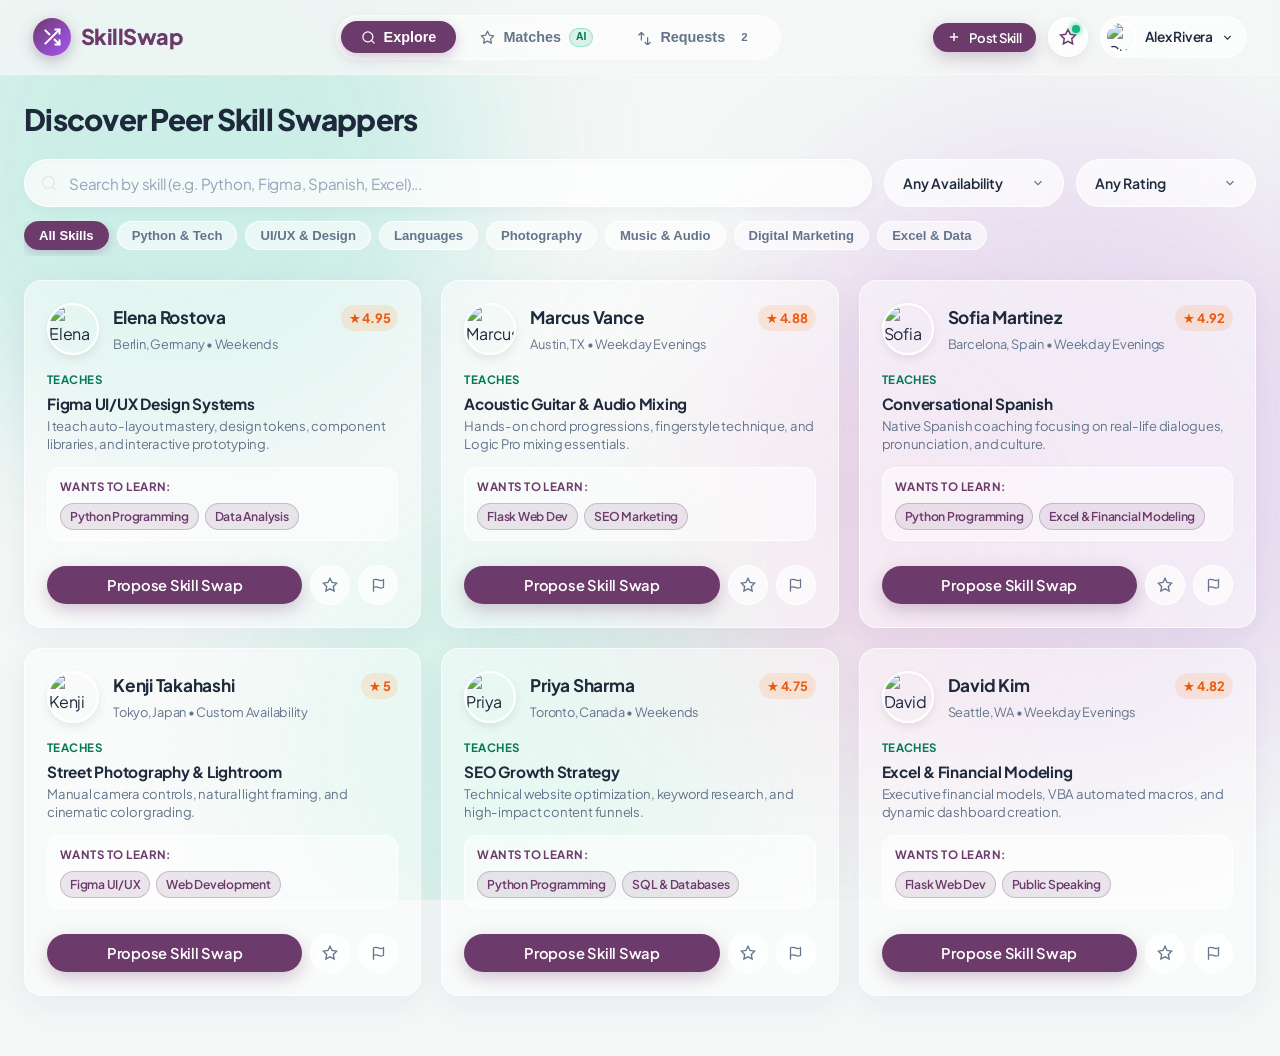
==== commit 189418e8: "Fixed 404 error and Moved script.js" ====
--- a/templates/index.html
+++ b/templates/index.html
@@ -7,8 +7,7 @@
   <meta name="description" content="A modern glassmorphic skill swapping platform. Trade skills, learn from peers, and connect with zero monetary barrier.">
   <link rel="preconnect" href="https://fonts.googleapis.com">
   <link rel="preconnect" href="https://fonts.gstatic.com" crossorigin>
-  <link href="https://fonts.googleapis.com/css2?family=Plus+Jakarta+Sans:wght@400;500;600;700;800&display=swap" rel="stylesheet">
-  <link rel="stylesheet" href="{{ url_for('static', filename='css/style.css') }}">
+  <link rel="stylesheet" href="../static/css/style.css">
 </head>
 <body>
 
@@ -224,7 +223,7 @@
 
       <!-- Public Profiles Grid (Airy, Minimal Cards) -->
       <div class="profiles-grid" id="profilesGrid">
-        <!-- Injected dynamically by app.js -->
+        <!-- Injected dynamically by script.js -->
       </div>
     </section>
 
@@ -242,7 +241,7 @@
       </div>
 
       <div class="matches-grid" id="matchesGrid">
-        <!-- Injected by app.js -->
+        <!-- Injected by script.js -->
       </div>
     </section>
 
@@ -281,7 +280,7 @@
         </div>
 
         <div class="swaps-list-container" id="swapsListContainer">
-          <!-- Injected by app.js -->
+          <!-- Injected by script.js -->
         </div>
 
       </div>
@@ -655,6 +654,6 @@
   </div>
 
   <!-- Main JavaScript Application Logic -->
-  <script src="app.js"></script>
+  <script src="../static/js/script.js"></script>
 </body>
 </html>
--- a/static/css/style.css
+++ b/static/css/style.css
@@ -0,0 +1,1792 @@
+/* ==========================================================================
+   SKILLSWAP - SOFT PASTEL MESH-GRADIENT & FROSTED GLASSMORPHISM DESIGN SYSTEM
+   ========================================================================== */
+
+@import url('https://fonts.googleapis.com/css2?family=Plus+Jakarta+Sans:wght@400;500;600;700;800&family=Outfit:wght@500;600;700&display=swap');
+
+:root {
+  /* Core Background & Mesh Colors */
+  --bg-base: #f4f7f6;
+  --blob-teal: rgba(162, 228, 216, 0.55);
+  --blob-plum: rgba(216, 180, 232, 0.45);
+  --blob-aqua: rgba(180, 238, 220, 0.50);
+  --blob-rose: rgba(245, 205, 220, 0.35);
+
+  /* Primary Brand Accent (Deep Plum) */
+  --primary: #6d3b6b;
+  --primary-hover: #582e56;
+  --primary-light: rgba(109, 59, 107, 0.12);
+  --primary-border: rgba(109, 59, 107, 0.25);
+
+  /* Secondary Accent (Emerald/Mint) */
+  --emerald: #10b981;
+  --emerald-dark: #047857;
+  --emerald-badge-bg: rgba(16, 185, 129, 0.14);
+  --emerald-border: rgba(16, 185, 129, 0.30);
+
+  /* Warm Accent (Amber) */
+  --amber: #ea580c;
+  --amber-badge-bg: rgba(251, 146, 60, 0.16);
+  --amber-border: rgba(251, 146, 60, 0.35);
+
+  /* Danger Accent (Coral Red) */
+  --danger: #ef4444;
+  --danger-hover: #dc2626;
+  --danger-badge-bg: rgba(239, 68, 68, 0.12);
+  --danger-border: rgba(239, 68, 68, 0.30);
+
+  /* Typography Colors */
+  --text-main: #1e293b;
+  --text-muted: #64748b;
+  --text-light: #94a3b8;
+  --text-inverse: #ffffff;
+
+  /* Frosted Glass - Standard */
+  --glass-bg: rgba(255, 255, 255, 0.45);
+  --glass-blur: blur(16px);
+  --glass-border: 1px solid rgba(255, 255, 255, 0.65);
+  --glass-shadow: 0 8px 32px rgba(31, 38, 135, 0.06);
+  --glass-shadow-hover: 0 16px 40px rgba(31, 38, 135, 0.12);
+
+  /* Frosted Glass - Elevated */
+  --glass-elevated-bg: rgba(255, 255, 255, 0.75);
+  --glass-elevated-blur: blur(20px);
+  --glass-elevated-border: 1px solid rgba(255, 255, 255, 0.85);
+  --glass-elevated-shadow: 0 12px 36px rgba(31, 38, 135, 0.09);
+
+  /* Radii & Transitions */
+  --radius-sm: 10px;
+  --radius-md: 14px;
+  --radius-lg: 18px;
+  --radius-xl: 24px;
+  --radius-pill: 9999px;
+  --transition-fast: 0.18s ease;
+  --transition-base: 0.25s cubic-bezier(0.16, 1, 0.3, 1);
+  --transition-smooth: 0.35s cubic-bezier(0.16, 1, 0.3, 1);
+
+  /* Fonts */
+  --font-family: 'Plus Jakarta Sans', system-ui, -apple-system, sans-serif;
+  --font-heading: 'Plus Jakarta Sans', sans-serif;
+}
+
+/* ==========================================================================
+   RESET & GLOBAL BASE
+   ========================================================================== */
+*, *::before, *::after {
+  box-sizing: border-box;
+  margin: 0;
+  padding: 0;
+}
+
+html {
+  font-size: 16px;
+  scroll-behavior: smooth;
+  height: 100%;
+}
+
+body {
+  font-family: var(--font-family);
+  letter-spacing: -0.015em;
+  background-color: var(--bg-base);
+  color: var(--text-main);
+  min-height: 100vh;
+  line-height: 1.6;
+  -webkit-font-smoothing: antialiased;
+  -moz-osx-font-smoothing: grayscale;
+  overflow-x: hidden;
+  position: relative;
+}
+
+/* ==========================================================================
+   MESH GRADIENT FLOATING BLOBS (FIXED VIEWPORT BACKGROUND)
+   ========================================================================== */
+.mesh-bg-container {
+  position: fixed;
+  top: 0;
+  left: 0;
+  width: 100vw;
+  height: 100vh;
+  pointer-events: none;
+  z-index: -1;
+  overflow: hidden;
+  background-color: var(--bg-base);
+}
+
+.mesh-blob {
+  position: absolute;
+  border-radius: 50%;
+  filter: blur(80px);
+  opacity: 0.9;
+  will-change: transform;
+  animation: floatOrb 22s infinite alternate ease-in-out;
+}
+
+.mesh-blob-1 {
+  width: 580px;
+  height: 580px;
+  background: var(--blob-teal);
+  top: -120px;
+  left: -100px;
+  animation-duration: 20s;
+}
+
+.mesh-blob-2 {
+  width: 650px;
+  height: 650px;
+  background: var(--blob-plum);
+  top: 15%;
+  right: -120px;
+  animation-duration: 26s;
+  animation-delay: -4s;
+}
+
+.mesh-blob-3 {
+  width: 520px;
+  height: 520px;
+  background: var(--blob-aqua);
+  bottom: -100px;
+  left: 20%;
+  animation-duration: 24s;
+  animation-delay: -8s;
+}
+
+.mesh-blob-4 {
+  width: 480px;
+  height: 480px;
+  background: var(--blob-rose);
+  bottom: 10%;
+  right: 15%;
+  animation-duration: 28s;
+  animation-delay: -12s;
+}
+
+@keyframes floatOrb {
+  0% { transform: translate(0, 0) scale(1) rotate(0deg); }
+  50% { transform: translate(60px, 40px) scale(1.08) rotate(15deg); }
+  100% { transform: translate(-40px, 70px) scale(0.95) rotate(-10deg); }
+}
+
+.mesh-bg-container::after {
+  content: "";
+  position: absolute;
+  inset: 0;
+  background-image: radial-gradient(rgba(255, 255, 255, 0.4) 1px, transparent 1px);
+  background-size: 32px 32px;
+  opacity: 0.6;
+}
+
+/* ==========================================================================
+   GLASSMORPHISM CORE COMPONENTS & UTILITIES
+   ========================================================================== */
+.glass-card {
+  background: var(--glass-bg);
+  backdrop-filter: var(--glass-blur);
+  -webkit-backdrop-filter: var(--glass-blur);
+  border: var(--glass-border);
+  box-shadow: var(--glass-shadow);
+  border-radius: var(--radius-lg);
+  transition: transform var(--transition-base), box-shadow var(--transition-base), border-color var(--transition-base);
+}
+
+.glass-card:hover {
+  box-shadow: var(--glass-shadow-hover);
+}
+
+.glass-elevated {
+  background: var(--glass-elevated-bg);
+  backdrop-filter: var(--glass-elevated-blur);
+  -webkit-backdrop-filter: var(--glass-elevated-blur);
+  border: var(--glass-elevated-border);
+  box-shadow: var(--glass-elevated-shadow);
+  border-radius: var(--radius-lg);
+}
+
+/* Form inputs */
+.form-group {
+  margin-bottom: 16px;
+  width: 100%;
+}
+
+.form-label {
+  display: block;
+  font-size: 0.85rem;
+  font-weight: 600;
+  color: var(--text-main);
+  margin-bottom: 6px;
+}
+
+.glass-input,
+.glass-textarea {
+  width: 100%;
+  box-sizing: border-box;
+  background: rgba(255, 255, 255, 0.75);
+  backdrop-filter: blur(12px);
+  -webkit-backdrop-filter: blur(12px);
+  border: 1px solid rgba(255, 255, 255, 0.85);
+  box-shadow: inset 0 2px 4px rgba(0, 0, 0, 0.02), 0 4px 12px rgba(31, 38, 135, 0.03);
+  border-radius: var(--radius-md);
+  padding: 12px 16px;
+  font-family: inherit;
+  font-size: 0.94rem;
+  letter-spacing: inherit;
+  color: var(--text-main);
+  outline: none;
+  transition: all var(--transition-fast);
+}
+
+.glass-input:focus,
+.glass-textarea:focus {
+  background: rgba(255, 255, 255, 0.94);
+  border-color: var(--primary);
+  box-shadow: 0 0 0 3px rgba(109, 59, 107, 0.16), 0 4px 16px rgba(109, 59, 107, 0.08);
+}
+
+.glass-input::placeholder,
+.glass-textarea::placeholder {
+  color: var(--text-light);
+}
+
+select.glass-input {
+  appearance: none;
+  -webkit-appearance: none;
+  -moz-appearance: none;
+  background-image: url("data:image/svg+xml,%3Csvg xmlns='http://www.w3.org/2000/svg' width='16' height='16' viewBox='0 0 24 24' fill='none' stroke='%2364748b' stroke-width='2' stroke-linecap='round' stroke-linejoin='round'%3E%3Cpolyline points='6 9 12 15 18 9'%3E%3C/polyline%3E%3C/svg%3E");
+  background-repeat: no-repeat;
+  background-position: right 18px center;
+  background-size: 16px;
+  padding-right: 44px;
+  cursor: pointer;
+}
+
+select.glass-input option {
+  background: #ffffff;
+  color: var(--text-main);
+  padding: 8px 12px;
+}
+
+/* Buttons */
+.btn {
+  display: inline-flex;
+  align-items: center;
+  justify-content: center;
+  gap: 8px;
+  padding: 10px 22px;
+  font-family: inherit;
+  letter-spacing: inherit;
+  font-size: 0.92rem;
+  font-weight: 600;
+  border-radius: var(--radius-pill);
+  cursor: pointer;
+  border: none;
+  outline: none;
+  text-decoration: none;
+  transition: transform var(--transition-fast), box-shadow var(--transition-fast), background-color var(--transition-fast), color var(--transition-fast);
+  white-space: nowrap;
+}
+
+.btn:hover {
+  transform: translateY(-2px);
+}
+
+.btn:active {
+  transform: translateY(0);
+}
+
+.btn-primary {
+  background-color: var(--primary);
+  color: var(--text-inverse);
+  box-shadow: 0 6px 18px rgba(109, 59, 107, 0.28);
+}
+
+.btn-primary:hover {
+  background-color: var(--primary-hover);
+  box-shadow: 0 8px 24px rgba(109, 59, 107, 0.38);
+}
+
+.btn-glass {
+  background: rgba(255, 255, 255, 0.7);
+  backdrop-filter: blur(10px);
+  -webkit-backdrop-filter: blur(10px);
+  color: var(--text-main);
+  border: 1px solid rgba(255, 255, 255, 0.9);
+  box-shadow: 0 4px 14px rgba(31, 38, 135, 0.05);
+}
+
+.btn-glass:hover {
+  background: rgba(255, 255, 255, 0.92);
+  color: var(--primary);
+  border-color: var(--primary-border);
+  box-shadow: 0 6px 20px rgba(109, 59, 107, 0.12);
+}
+
+.btn-emerald {
+  background-color: var(--emerald);
+  color: var(--text-inverse);
+  box-shadow: 0 6px 18px rgba(16, 185, 129, 0.25);
+}
+
+.btn-emerald:hover {
+  background-color: var(--emerald-dark);
+  box-shadow: 0 8px 24px rgba(16, 185, 129, 0.35);
+}
+
+.btn-danger {
+  background-color: var(--danger);
+  color: var(--text-inverse);
+  box-shadow: 0 6px 18px rgba(239, 68, 68, 0.25);
+}
+
+.btn-danger:hover {
+  background-color: var(--danger-hover);
+  box-shadow: 0 8px 22px rgba(239, 68, 68, 0.35);
+}
+
+.btn-ghost {
+  background: transparent;
+  color: var(--text-muted);
+}
+
+.btn-ghost:hover {
+  background: rgba(255, 255, 255, 0.5);
+  color: var(--primary);
+}
+
+.btn-sm {
+  padding: 6px 14px;
+  font-size: 0.82rem;
+}
+
+/* Badges */
+.badge {
+  display: inline-flex;
+  align-items: center;
+  gap: 5px;
+  padding: 4px 12px;
+  font-size: 0.78rem;
+  font-weight: 600;
+  border-radius: var(--radius-pill);
+  line-height: 1.4;
+  white-space: nowrap;
+}
+
+.badge-mint {
+  background: var(--emerald-badge-bg);
+  color: var(--emerald-dark);
+  border: 1px solid var(--emerald-border);
+}
+
+.badge-plum {
+  background: var(--primary-light);
+  color: var(--primary);
+  border: 1px solid var(--primary-border);
+}
+
+.badge-amber {
+  background: var(--amber-badge-bg);
+  color: var(--amber);
+  border: 1px solid var(--amber-border);
+}
+
+.badge-danger {
+  background: var(--danger-badge-bg);
+  color: var(--danger);
+  border: 1px solid var(--danger-border);
+}
+
+.badge-neutral {
+  background: rgba(148, 163, 184, 0.15);
+  color: var(--text-muted);
+  border: 1px solid rgba(148, 163, 184, 0.25);
+}
+
+/* ==========================================================================
+   FIX #1A: NAVBAR SCROLL EFFECT (FLUSH AT TOP -> FLOATING ROUNDED GLASS PILL)
+   ========================================================================== */
+.navbar {
+  position: fixed;
+  top: 0;
+  left: 50%;
+  transform: translateX(-50%);
+  width: 100%;
+  max-width: 100%;
+  border-radius: 0;
+  background: rgba(244, 247, 246, 0.75);
+  backdrop-filter: blur(10px);
+  -webkit-backdrop-filter: blur(10px);
+  border: 1px solid transparent;
+  border-bottom: 1px solid rgba(255, 255, 255, 0.4);
+  transition: all 0.35s cubic-bezier(0.16, 1, 0.3, 1);
+  z-index: 1000;
+  padding: 14px 32px;
+  display: flex;
+  align-items: center;
+  justify-content: space-between;
+  box-sizing: border-box;
+}
+
+.navbar.scrolled {
+  position: fixed;
+  top: 16px;
+  left: 50%;
+  transform: translateX(-50%);
+  width: 90%;
+  max-width: 1200px;
+  padding: 12px 24px;
+  background: rgba(255, 255, 255, 0.82);
+  backdrop-filter: blur(20px);
+  -webkit-backdrop-filter: blur(20px);
+  border: 1px solid rgba(255, 255, 255, 0.8);
+  box-shadow: 0 12px 40px rgba(31, 38, 135, 0.08);
+  border-radius: 9999px;
+  z-index: 1000;
+}
+
+.nav-brand {
+  display: flex;
+  align-items: center;
+  gap: 10px;
+  text-decoration: none;
+  color: var(--text-main);
+}
+
+.brand-icon {
+  width: 38px;
+  height: 38px;
+  border-radius: 50%;
+  background: linear-gradient(135deg, var(--primary) 0%, #a855f7 100%);
+  display: flex;
+  align-items: center;
+  justify-content: center;
+  color: white;
+  box-shadow: 0 4px 14px rgba(109, 59, 107, 0.35);
+  flex-shrink: 0;
+}
+
+.brand-title {
+  font-family: var(--font-heading);
+  font-size: 1.35rem;
+  font-weight: 800;
+  letter-spacing: -0.025em;
+  color: var(--primary);
+}
+
+/* Center Navigation: Unified Frosted Pill Container */
+.nav-pills-container {
+  display: flex;
+  align-items: center;
+  background: rgba(255, 255, 255, 0.5);
+  backdrop-filter: blur(12px);
+  -webkit-backdrop-filter: blur(12px);
+  border: 1px solid rgba(255, 255, 255, 0.75);
+  border-radius: var(--radius-pill);
+  padding: 4px;
+  gap: 4px;
+}
+
+.nav-pill-btn {
+  padding: 8px 20px;
+  font-size: 0.9rem;
+  font-weight: 600;
+  color: var(--text-muted);
+  background: transparent;
+  border: none;
+  border-radius: var(--radius-pill);
+  cursor: pointer;
+  display: flex;
+  align-items: center;
+  gap: 8px;
+  transition: all var(--transition-fast);
+}
+
+.nav-pill-btn:hover {
+  color: var(--primary);
+  background: rgba(255, 255, 255, 0.65);
+}
+
+.nav-pill-btn.active {
+  color: white;
+  background: var(--primary);
+  box-shadow: 0 4px 14px rgba(109, 59, 107, 0.28);
+}
+
+.nav-pill-btn .nav-counter {
+  background: rgba(255, 255, 255, 0.25);
+  color: inherit;
+  font-size: 0.72rem;
+  padding: 2px 8px;
+  border-radius: 9999px;
+  font-weight: 700;
+}
+
+.nav-pill-btn.active .nav-counter {
+  background: rgba(255, 255, 255, 0.3);
+  color: white;
+}
+
+/* Right Nav Actions */
+.nav-actions {
+  display: flex;
+  align-items: center;
+  gap: 12px;
+}
+
+.btn-ai-toggle {
+  width: 40px;
+  height: 40px;
+  border-radius: 50%;
+  background: rgba(255, 255, 255, 0.75);
+  backdrop-filter: blur(12px);
+  border: 1px solid rgba(255, 255, 255, 0.9);
+  color: var(--primary);
+  display: flex;
+  align-items: center;
+  justify-content: center;
+  cursor: pointer;
+  transition: all var(--transition-fast);
+  box-shadow: 0 4px 12px rgba(109, 59, 107, 0.1);
+  position: relative;
+}
+
+.btn-ai-toggle:hover {
+  background: white;
+  transform: translateY(-2px);
+  box-shadow: 0 6px 18px rgba(109, 59, 107, 0.2);
+}
+
+.ai-dot-indicator {
+  width: 8px;
+  height: 8px;
+  border-radius: 50%;
+  background: var(--emerald);
+  box-shadow: 0 0 6px var(--emerald);
+}
+
+.btn-ai-toggle .ai-dot-indicator {
+  position: absolute;
+  top: 7px;
+  right: 7px;
+}
+
+/* User Account Pill */
+.user-menu-pill {
+  display: flex;
+  align-items: center;
+  gap: 8px;
+  padding: 4px 12px 4px 4px;
+  border-radius: var(--radius-pill);
+  background: rgba(255, 255, 255, 0.65);
+  border: 1px solid rgba(255, 255, 255, 0.85);
+  cursor: pointer;
+  transition: all var(--transition-fast);
+  position: relative;
+}
+
+.user-menu-pill:hover {
+  background: rgba(255, 255, 255, 0.95);
+  box-shadow: 0 4px 14px rgba(0, 0, 0, 0.05);
+}
+
+.user-avatar-sm {
+  width: 32px;
+  height: 32px;
+  border-radius: 50%;
+  object-fit: cover;
+  border: 2px solid white;
+}
+
+.user-name-snippet {
+  font-size: 0.86rem;
+  font-weight: 600;
+  color: var(--text-main);
+  max-width: 120px;
+  overflow: hidden;
+  text-overflow: ellipsis;
+  white-space: nowrap;
+}
+
+.user-dropdown {
+  position: absolute;
+  top: calc(100% + 8px);
+  right: 0;
+  width: 200px;
+  padding: 8px;
+  display: none;
+  flex-direction: column;
+  gap: 4px;
+  z-index: 110;
+}
+
+.user-dropdown.show {
+  display: flex;
+  animation: fadeInDown 0.2s ease-out;
+}
+
+.dropdown-item {
+  display: flex;
+  align-items: center;
+  gap: 10px;
+  padding: 8px 12px;
+  font-size: 0.86rem;
+  font-weight: 500;
+  color: var(--text-main);
+  border-radius: var(--radius-sm);
+  background: transparent;
+  border: none;
+  width: 100%;
+  text-align: left;
+  cursor: pointer;
+  transition: background var(--transition-fast);
+}
+
+.dropdown-item:hover {
+  background: rgba(109, 59, 107, 0.08);
+  color: var(--primary);
+}
+
+.dropdown-divider {
+  height: 1px;
+  background: rgba(0, 0, 0, 0.06);
+  margin: 4px 0;
+}
+
+/* ==========================================================================
+   FIX #1B: AUTHENTICATION PAGE STYLES (LOGIN.HTML CLEAN REPAIR)
+   ========================================================================= */
+.auth-page-body {
+  min-height: 100vh;
+  display: flex;
+  align-items: center;
+  justify-content: center;
+  padding: 24px;
+  position: relative;
+  overflow-x: hidden;
+}
+
+.auth-card-container {
+  width: 100%;
+  max-width: 440px;
+  padding: 38px 34px;
+  background: rgba(255, 255, 255, 0.65);
+  backdrop-filter: blur(24px);
+  -webkit-backdrop-filter: blur(24px);
+  border: 1px solid rgba(255, 255, 255, 0.85);
+  box-shadow: 0 16px 48px rgba(31, 38, 135, 0.08);
+  border-radius: 24px;
+  position: relative;
+  z-index: 10;
+  box-sizing: border-box;
+}
+
+.auth-brand-header {
+  text-align: center;
+  margin-bottom: 24px;
+}
+
+.auth-brand-logo {
+  width: 52px;
+  height: 52px;
+  border-radius: 50%;
+  background: linear-gradient(135deg, var(--primary) 0%, #a855f7 100%);
+  display: flex;
+  align-items: center;
+  justify-content: center;
+  color: white;
+  margin: 0 auto 12px auto;
+  box-shadow: 0 6px 20px rgba(109, 59, 107, 0.3);
+}
+
+.auth-brand-header h2 {
+  font-family: var(--font-heading);
+  font-size: 1.75rem;
+  font-weight: 800;
+  color: var(--primary);
+  letter-spacing: -0.025em;
+}
+
+.auth-role-switch {
+  display: flex;
+  background: rgba(255, 255, 255, 0.6);
+  border: 1px solid rgba(255, 255, 255, 0.85);
+  border-radius: var(--radius-pill);
+  padding: 4px;
+  margin-bottom: 20px;
+  gap: 4px;
+}
+
+.role-switch-btn {
+  flex: 1;
+  padding: 9px 14px;
+  font-size: 0.88rem;
+  font-weight: 700;
+  border: none;
+  background: transparent;
+  color: var(--text-muted);
+  border-radius: var(--radius-pill);
+  cursor: pointer;
+  display: flex;
+  align-items: center;
+  justify-content: center;
+  gap: 8px;
+  transition: all var(--transition-fast);
+}
+
+.role-switch-btn.active {
+  background: var(--primary);
+  color: white;
+  box-shadow: 0 4px 12px rgba(109, 59, 107, 0.25);
+}
+
+.auth-mode-subtabs {
+  display: flex;
+  border-bottom: 1px solid rgba(0, 0, 0, 0.08);
+  margin-bottom: 20px;
+  gap: 8px;
+}
+
+.auth-mode-btn {
+  flex: 1;
+  padding: 10px;
+  font-size: 0.9rem;
+  font-weight: 700;
+  border: none;
+  background: transparent;
+  color: var(--text-muted);
+  border-bottom: 2px solid transparent;
+  cursor: pointer;
+  transition: all var(--transition-fast);
+  text-align: center;
+}
+
+.auth-mode-btn.active {
+  color: var(--primary);
+  border-bottom-color: var(--primary);
+}
+
+.btn-google {
+  width: 100%;
+  height: 48px;
+  background: rgba(255, 255, 255, 0.85);
+  border: 1px solid rgba(255, 255, 255, 0.95);
+  box-shadow: 0 4px 14px rgba(0, 0, 0, 0.04);
+  color: var(--text-main);
+  font-weight: 600;
+  font-size: 0.92rem;
+  border-radius: var(--radius-pill);
+  display: flex;
+  align-items: center;
+  justify-content: center;
+  gap: 12px;
+  cursor: pointer;
+  transition: all var(--transition-fast);
+  margin-bottom: 18px;
+}
+
+.btn-google:hover {
+  background: white;
+  box-shadow: 0 6px 20px rgba(0, 0, 0, 0.08);
+  transform: translateY(-2px);
+}
+
+.google-icon-svg {
+  width: 20px;
+  height: 20px;
+}
+
+.auth-divider {
+  display: flex;
+  align-items: center;
+  text-align: center;
+  color: var(--text-light);
+  font-size: 0.78rem;
+  text-transform: uppercase;
+  letter-spacing: 0.04em;
+  margin-bottom: 18px;
+}
+
+.auth-divider::before,
+.auth-divider::after {
+  content: '';
+  flex: 1;
+  border-bottom: 1px solid rgba(0, 0, 0, 0.08);
+}
+
+.auth-divider::before { margin-right: 12px; }
+.auth-divider::after { margin-left: 12px; }
+
+/* ==========================================================================
+   CUSTOM GLASS DROPDOWNS
+   ========================================================================== */
+.custom-dropdown {
+  position: relative;
+  min-width: 180px;
+}
+
+.custom-dropdown-btn {
+  width: 100%;
+  height: 48px;
+  padding: 0 18px;
+  background: rgba(255, 255, 255, 0.7);
+  backdrop-filter: blur(12px);
+  -webkit-backdrop-filter: blur(12px);
+  border: 1px solid rgba(255, 255, 255, 0.85);
+  border-radius: var(--radius-pill);
+  font-family: inherit;
+  font-size: 0.88rem;
+  font-weight: 600;
+  color: var(--text-main);
+  display: flex;
+  align-items: center;
+  justify-content: space-between;
+  gap: 8px;
+  cursor: pointer;
+  transition: all var(--transition-fast);
+}
+
+.custom-dropdown-btn:hover {
+  background: rgba(255, 255, 255, 0.9);
+  border-color: var(--primary-border);
+}
+
+.custom-dropdown.open .custom-dropdown-btn {
+  background: white;
+  border-color: var(--primary);
+  box-shadow: 0 0 0 3px rgba(109, 59, 107, 0.15);
+}
+
+.custom-dropdown-chevron {
+  transition: transform var(--transition-fast);
+  color: var(--text-muted);
+}
+
+.custom-dropdown.open .custom-dropdown-chevron {
+  transform: rotate(180deg);
+}
+
+.custom-dropdown-panel {
+  position: absolute;
+  top: calc(100% + 8px);
+  left: 0;
+  right: 0;
+  background: rgba(255, 255, 255, 0.92);
+  backdrop-filter: blur(20px);
+  -webkit-backdrop-filter: blur(20px);
+  border-radius: 14px;
+  border: 1px solid rgba(255, 255, 255, 0.95);
+  box-shadow: 0 12px 32px rgba(31, 38, 135, 0.1);
+  padding: 6px;
+  display: none;
+  flex-direction: column;
+  gap: 2px;
+  z-index: 200;
+}
+
+.custom-dropdown.open .custom-dropdown-panel {
+  display: flex;
+  animation: fadeInDown 0.18s ease-out;
+}
+
+.custom-dropdown-item {
+  padding: 10px 14px;
+  font-size: 0.86rem;
+  font-weight: 500;
+  border-radius: 10px;
+  cursor: pointer;
+  color: var(--text-main);
+  display: flex;
+  align-items: center;
+  justify-content: space-between;
+  transition: all var(--transition-fast);
+}
+
+.custom-dropdown-item:hover,
+.custom-dropdown-item.selected {
+  background: rgba(109, 59, 107, 0.08);
+  color: var(--primary);
+  font-weight: 600;
+}
+
+/* ==========================================================================
+   RIGHT-SIDE SLIDE-OUT AI COPILOT DRAWER
+   ========================================================================== */
+.ai-drawer-overlay {
+  position: fixed;
+  inset: 0;
+  background: rgba(30, 41, 59, 0.25);
+  backdrop-filter: blur(4px);
+  -webkit-backdrop-filter: blur(4px);
+  z-index: 1400;
+  display: none;
+  opacity: 0;
+  transition: opacity var(--transition-smooth);
+}
+
+.ai-drawer-overlay.active {
+  display: block;
+  opacity: 1;
+}
+
+.ai-drawer {
+  position: fixed;
+  top: 0;
+  right: -420px;
+  width: 380px;
+  max-width: 92vw;
+  height: 100vh;
+  background: rgba(255, 255, 255, 0.88);
+  backdrop-filter: blur(24px);
+  -webkit-backdrop-filter: blur(24px);
+  border-left: 1px solid rgba(255, 255, 255, 0.95);
+  box-shadow: -10px 0 40px rgba(31, 38, 135, 0.1);
+  z-index: 1500;
+  display: flex;
+  flex-direction: column;
+  transition: right var(--transition-smooth);
+}
+
+.ai-drawer.open {
+  right: 0;
+}
+
+.ai-drawer-header {
+  padding: 18px 20px;
+  border-bottom: 1px solid rgba(0, 0, 0, 0.06);
+  display: flex;
+  align-items: center;
+  justify-content: space-between;
+}
+
+.ai-drawer-title {
+  display: flex;
+  align-items: center;
+  gap: 8px;
+  font-family: var(--font-heading);
+  font-size: 1.1rem;
+  font-weight: 700;
+  color: var(--text-main);
+}
+
+.ai-drawer-close {
+  background: transparent;
+  border: none;
+  cursor: pointer;
+  color: var(--text-muted);
+  padding: 4px;
+  border-radius: 50%;
+  display: flex;
+  align-items: center;
+  justify-content: center;
+}
+
+.ai-drawer-close:hover {
+  background: rgba(0, 0, 0, 0.05);
+  color: var(--text-main);
+}
+
+.ai-drawer-body {
+  flex: 1;
+  overflow-y: auto;
+  padding: 18px;
+  display: flex;
+  flex-direction: column;
+  gap: 14px;
+}
+
+.ai-drawer-footer {
+  padding: 14px 18px;
+  border-top: 1px solid rgba(0, 0, 0, 0.06);
+  background: rgba(255, 255, 255, 0.5);
+}
+
+.ai-drawer-input-row {
+  display: flex;
+  gap: 8px;
+  align-items: center;
+}
+
+.ai-drawer-input {
+  height: 44px;
+  border-radius: var(--radius-pill);
+  padding: 0 16px;
+  font-size: 0.88rem;
+}
+
+.ai-prompt-pills-row {
+  display: flex;
+  flex-direction: column;
+  gap: 6px;
+  margin-top: 10px;
+}
+
+.ai-drawer-prompt-btn {
+  font-size: 0.78rem;
+  padding: 7px 12px;
+  border-radius: var(--radius-md);
+  background: rgba(255, 255, 255, 0.75);
+  border: 1px solid rgba(255, 255, 255, 0.9);
+  color: var(--primary);
+  text-align: left;
+  cursor: pointer;
+  font-weight: 600;
+  transition: all var(--transition-fast);
+}
+
+.ai-drawer-prompt-btn:hover {
+  background: white;
+  box-shadow: 0 3px 10px rgba(109, 59, 107, 0.12);
+  transform: translateX(2px);
+}
+
+/* ==========================================================================
+   MAIN CONTENT WRAPPER & VIEWS
+   ========================================================================== */
+.main-wrapper {
+  max-width: 1280px;
+  margin: 0 auto;
+  padding: 96px 24px 60px 24px; /* Ensure content is clear of fixed navbar */
+}
+
+.view-section {
+  display: none;
+  animation: fadeIn 0.3s ease-out forwards;
+}
+
+.view-section.active {
+  display: block;
+}
+
+/* ==========================================================================
+   AIRY, MINIMAL HERO & USER CARDS
+   ========================================================================== */
+.hero-minimal-bar {
+  margin-bottom: 24px;
+}
+
+.hero-minimal-header {
+  margin-bottom: 16px;
+}
+
+.hero-minimal-header h2 {
+  font-family: var(--font-heading);
+  font-size: 1.85rem;
+  font-weight: 800;
+  color: var(--text-main);
+  letter-spacing: -0.025em;
+}
+
+.search-controls-row {
+  display: grid;
+  grid-template-columns: 1fr auto auto;
+  gap: 12px;
+  align-items: center;
+  margin-bottom: 14px;
+}
+
+.search-input-wrapper {
+  position: relative;
+  display: flex;
+  align-items: center;
+}
+
+.search-icon-left {
+  position: absolute;
+  left: 16px;
+  color: var(--text-light);
+  pointer-events: none;
+}
+
+.search-input-field {
+  padding-left: 44px;
+  padding-right: 36px;
+  height: 48px;
+  font-size: 0.95rem;
+  border-radius: var(--radius-pill);
+}
+
+.search-clear-btn {
+  position: absolute;
+  right: 14px;
+  background: transparent;
+  border: none;
+  color: var(--text-light);
+  cursor: pointer;
+  display: none;
+}
+
+.search-clear-btn.visible {
+  display: block;
+}
+
+.category-chips-row {
+  display: flex;
+  align-items: center;
+  gap: 8px;
+  overflow-x: auto;
+  padding-bottom: 6px;
+  scrollbar-width: thin;
+}
+
+.category-chip {
+  padding: 6px 14px;
+  border-radius: var(--radius-pill);
+  font-size: 0.82rem;
+  font-weight: 600;
+  background: rgba(255, 255, 255, 0.6);
+  border: 1px solid rgba(255, 255, 255, 0.85);
+  color: var(--text-muted);
+  cursor: pointer;
+  white-space: nowrap;
+  transition: all var(--transition-fast);
+}
+
+.category-chip:hover {
+  background: rgba(255, 255, 255, 0.95);
+  color: var(--primary);
+  border-color: var(--primary-border);
+}
+
+.category-chip.active {
+  background: var(--primary);
+  color: white;
+  border-color: var(--primary);
+  box-shadow: 0 3px 10px rgba(109, 59, 107, 0.25);
+}
+
+/* Minimal, Airy Explore Cards Grid */
+.profiles-grid {
+  display: grid;
+  grid-template-columns: repeat(auto-fill, minmax(340px, 1fr));
+  gap: 20px;
+}
+
+.profile-card-minimal {
+  padding: 22px;
+  display: flex;
+  flex-direction: column;
+  justify-content: space-between;
+  min-height: 280px;
+}
+
+.card-top-row {
+  display: flex;
+  align-items: center;
+  gap: 14px;
+  margin-bottom: 16px;
+}
+
+.card-avatar {
+  width: 52px;
+  height: 52px;
+  border-radius: 50%;
+  object-fit: cover;
+  border: 2px solid white;
+  box-shadow: 0 4px 10px rgba(0, 0, 0, 0.08);
+}
+
+.card-user-info {
+  flex: 1;
+}
+
+.card-name-row {
+  display: flex;
+  align-items: center;
+  justify-content: space-between;
+  margin-bottom: 2px;
+}
+
+.card-name {
+  font-size: 1.08rem;
+  font-weight: 700;
+  color: var(--text-main);
+}
+
+.card-rating-pill {
+  font-size: 0.8rem;
+  font-weight: 700;
+  color: var(--amber);
+  background: var(--amber-badge-bg);
+  padding: 3px 8px;
+  border-radius: var(--radius-pill);
+}
+
+.card-city {
+  font-size: 0.8rem;
+  color: var(--text-muted);
+}
+
+.card-teaches-block {
+  margin-bottom: 14px;
+}
+
+.card-label-small {
+  font-size: 0.72rem;
+  font-weight: 700;
+  text-transform: uppercase;
+  letter-spacing: 0.04em;
+  color: var(--emerald-dark);
+  margin-bottom: 4px;
+}
+
+.card-teaches-title {
+  font-size: 0.96rem;
+  font-weight: 700;
+  color: var(--text-main);
+  line-height: 1.3;
+}
+
+.card-teaches-desc {
+  font-size: 0.82rem;
+  color: var(--text-muted);
+  line-height: 1.4;
+  margin-top: 3px;
+  display: -webkit-box;
+  -webkit-line-clamp: 2;
+  -webkit-box-orient: vertical;
+  overflow: hidden;
+}
+
+.card-wants-box {
+  background: rgba(255, 255, 255, 0.5);
+  border: 1px solid rgba(255, 255, 255, 0.8);
+  border-radius: var(--radius-md);
+  padding: 10px 12px;
+  margin-bottom: 16px;
+}
+
+.card-wants-label {
+  font-size: 0.72rem;
+  font-weight: 700;
+  text-transform: uppercase;
+  letter-spacing: 0.04em;
+  color: var(--primary);
+  margin-bottom: 6px;
+}
+
+.card-wants-pills {
+  display: flex;
+  flex-wrap: wrap;
+  gap: 6px;
+}
+
+.pill-wanted {
+  font-size: 0.76rem;
+  font-weight: 600;
+  padding: 3px 9px;
+  border-radius: var(--radius-pill);
+  background: var(--primary-light);
+  color: var(--primary);
+  border: 1px solid var(--primary-border);
+}
+
+.card-footer-clean {
+  display: flex;
+  align-items: center;
+  gap: 8px;
+  padding-top: 8px;
+}
+
+.btn-propose-swap {
+  flex: 1;
+}
+
+.btn-card-action {
+  width: 40px;
+  height: 40px;
+  border-radius: 50%;
+  display: flex;
+  align-items: center;
+  justify-content: center;
+  background: rgba(255, 255, 255, 0.65);
+  border: 1px solid rgba(255, 255, 255, 0.85);
+  color: var(--text-muted);
+  cursor: pointer;
+  transition: all var(--transition-fast);
+  flex-shrink: 0;
+}
+
+.btn-card-action:hover {
+  background: white;
+  color: var(--primary);
+  transform: translateY(-2px);
+  box-shadow: 0 4px 12px rgba(109, 59, 107, 0.12);
+}
+
+/* ==========================================================================
+   VIEW: MATCHES (SMART RECIPROCAL BARTER MATCHMAKER)
+   ========================================================================== */
+.matches-grid {
+  display: grid;
+  grid-template-columns: repeat(auto-fill, minmax(360px, 1fr));
+  gap: 20px;
+}
+
+.match-card {
+  padding: 24px;
+  position: relative;
+  overflow: hidden;
+}
+
+.match-score-badge-large {
+  position: absolute;
+  top: 18px;
+  right: 18px;
+  font-size: 0.8rem;
+  font-weight: 800;
+  padding: 4px 10px;
+  border-radius: var(--radius-pill);
+  background: linear-gradient(135deg, rgba(16, 185, 129, 0.15), rgba(162, 228, 216, 0.4));
+  color: var(--emerald-dark);
+  border: 1px solid var(--emerald-border);
+}
+
+/* ==========================================================================
+   VIEW: REQUESTS & SWAP MANAGER
+   ========================================================================== */
+.swaps-view-card {
+  padding: 28px;
+}
+
+.swaps-subtabs {
+  display: flex;
+  gap: 8px;
+  border-bottom: 1px solid rgba(0, 0, 0, 0.06);
+  padding-bottom: 16px;
+  margin-bottom: 24px;
+}
+
+.swap-subtab-btn {
+  padding: 8px 18px;
+  font-size: 0.88rem;
+  font-weight: 600;
+  border-radius: var(--radius-pill);
+  background: transparent;
+  border: 1px solid transparent;
+  color: var(--text-muted);
+  cursor: pointer;
+  display: flex;
+  align-items: center;
+  gap: 8px;
+  transition: all var(--transition-fast);
+}
+
+.swap-subtab-btn:hover {
+  background: rgba(255, 255, 255, 0.6);
+  color: var(--text-main);
+}
+
+.swap-subtab-btn.active {
+  background: var(--primary);
+  color: white;
+  border-color: var(--primary);
+  box-shadow: 0 4px 12px rgba(109, 59, 107, 0.22);
+}
+
+.swap-item-card {
+  padding: 20px;
+  display: flex;
+  align-items: center;
+  justify-content: space-between;
+  gap: 20px;
+  background: rgba(255, 255, 255, 0.55);
+  border: 1px solid rgba(255, 255, 255, 0.8);
+  border-radius: var(--radius-lg);
+  margin-bottom: 14px;
+  transition: all var(--transition-base);
+}
+
+.swap-item-card:hover {
+  background: rgba(255, 255, 255, 0.8);
+  box-shadow: 0 8px 24px rgba(31, 38, 135, 0.08);
+}
+
+/* ==========================================================================
+   USER PROFILE SETTINGS VIEW
+   ========================================================================== */
+.profile-editor-layout {
+  display: grid;
+  grid-template-columns: 320px 1fr;
+  gap: 24px;
+  align-items: start;
+}
+
+.profile-sidebar-card {
+  padding: 28px 24px;
+  text-align: center;
+}
+
+.avatar-upload-wrapper {
+  position: relative;
+  width: 110px;
+  height: 110px;
+  margin: 0 auto 16px auto;
+}
+
+.avatar-preview-img {
+  width: 100%;
+  height: 100%;
+  border-radius: 50%;
+  object-fit: cover;
+  border: 4px solid rgba(255, 255, 255, 0.95);
+  box-shadow: 0 6px 18px rgba(31, 38, 135, 0.1);
+}
+
+.avatar-upload-btn {
+  position: absolute;
+  bottom: 0;
+  right: 0;
+  width: 34px;
+  height: 34px;
+  border-radius: 50%;
+  background: var(--primary);
+  color: white;
+  border: 2px solid white;
+  display: flex;
+  align-items: center;
+  justify-content: center;
+  cursor: pointer;
+  box-shadow: 0 4px 10px rgba(0, 0, 0, 0.15);
+  transition: transform var(--transition-fast);
+}
+
+.avatar-upload-btn:hover {
+  transform: scale(1.08);
+}
+
+.visibility-card {
+  padding: 16px;
+  border-radius: var(--radius-md);
+  background: rgba(255, 255, 255, 0.55);
+  border: 1px solid rgba(255, 255, 255, 0.8);
+  margin-top: 16px;
+  text-align: left;
+}
+
+.visibility-header {
+  display: flex;
+  align-items: center;
+  justify-content: space-between;
+  margin-bottom: 6px;
+}
+
+.toggle-switch {
+  position: relative;
+  display: inline-block;
+  width: 44px;
+  height: 24px;
+}
+
+.toggle-switch input {
+  opacity: 0;
+  width: 0;
+  height: 0;
+}
+
+.toggle-slider {
+  position: absolute;
+  cursor: pointer;
+  top: 0;
+  left: 0;
+  right: 0;
+  bottom: 0;
+  background-color: #cbd5e1;
+  transition: .3s;
+  border-radius: 34px;
+}
+
+.toggle-slider:before {
+  position: absolute;
+  content: "";
+  height: 18px;
+  width: 18px;
+  left: 3px;
+  bottom: 3px;
+  background-color: white;
+  transition: .3s;
+  border-radius: 50%;
+  box-shadow: 0 2px 4px rgba(0, 0, 0, 0.2);
+}
+
+input:checked + .toggle-slider {
+  background-color: var(--emerald);
+}
+
+input:checked + .toggle-slider:before {
+  transform: translateX(20px);
+}
+
+.profile-form-card {
+  padding: 32px;
+}
+
+.form-grid-2 {
+  display: grid;
+  grid-template-columns: 1fr 1fr;
+  gap: 18px;
+  margin-bottom: 20px;
+}
+
+.availability-pills-group {
+  display: flex;
+  flex-wrap: wrap;
+  gap: 10px;
+}
+
+.availability-pill-checkbox {
+  display: none;
+}
+
+.availability-pill-label {
+  padding: 9px 18px;
+  border-radius: var(--radius-pill);
+  font-size: 0.85rem;
+  font-weight: 600;
+  background: rgba(255, 255, 255, 0.65);
+  border: 1px solid rgba(255, 255, 255, 0.9);
+  color: var(--text-muted);
+  cursor: pointer;
+  display: inline-flex;
+  align-items: center;
+  gap: 8px;
+  transition: all var(--transition-fast);
+}
+
+.availability-pill-checkbox:checked + .availability-pill-label {
+  background: var(--primary);
+  color: white;
+  border-color: var(--primary);
+  box-shadow: 0 4px 14px rgba(109, 59, 107, 0.25);
+}
+
+.skill-manager-box {
+  background: rgba(255, 255, 255, 0.5);
+  border: 1px solid rgba(255, 255, 255, 0.8);
+  border-radius: var(--radius-md);
+  padding: 16px;
+  margin-bottom: 20px;
+}
+
+.skill-manager-header {
+  display: flex;
+  align-items: center;
+  justify-content: space-between;
+  margin-bottom: 12px;
+}
+
+.skill-tags-editor {
+  display: flex;
+  flex-wrap: wrap;
+  gap: 8px;
+  align-items: center;
+  min-height: 48px;
+  padding: 8px;
+  background: rgba(255, 255, 255, 0.7);
+  border-radius: var(--radius-sm);
+  border: 1px solid rgba(255, 255, 255, 0.85);
+}
+
+.tag-editable-pill {
+  display: inline-flex;
+  align-items: center;
+  gap: 6px;
+  padding: 6px 12px;
+  border-radius: var(--radius-pill);
+  font-size: 0.84rem;
+  font-weight: 600;
+}
+
+.tag-editable-pill.offered {
+  background: var(--emerald-badge-bg);
+  color: var(--emerald-dark);
+  border: 1px solid var(--emerald-border);
+}
+
+.tag-editable-pill.wanted {
+  background: var(--primary-light);
+  color: var(--primary);
+  border: 1px solid var(--primary-border);
+}
+
+.tag-remove-btn {
+  background: transparent;
+  border: none;
+  cursor: pointer;
+  color: currentColor;
+  opacity: 0.65;
+  display: flex;
+  align-items: center;
+  justify-content: center;
+}
+
+.tag-remove-btn:hover {
+  opacity: 1;
+}
+
+.tag-input-inline {
+  border: none;
+  background: transparent;
+  outline: none;
+  font-family: inherit;
+  font-size: 0.88rem;
+  color: var(--text-main);
+  padding: 6px 10px;
+  min-width: 140px;
+  flex: 1;
+}
+
+/* ==========================================================================
+   MODALS
+   ========================================================================== */
+.modal-overlay {
+  position: fixed;
+  inset: 0;
+  background: rgba(30, 41, 59, 0.35);
+  backdrop-filter: blur(8px);
+  -webkit-backdrop-filter: blur(8px);
+  z-index: 1200;
+  display: none;
+  align-items: center;
+  justify-content: center;
+  padding: 20px;
+  animation: fadeIn 0.2s ease-out;
+}
+
+.modal-overlay.active {
+  display: flex;
+}
+
+.modal-card {
+  width: 100%;
+  max-width: 540px;
+  padding: 32px;
+  position: relative;
+  max-height: 90vh;
+  overflow-y: auto;
+  animation: scaleUp 0.25s cubic-bezier(0.16, 1, 0.3, 1);
+}
+
+.modal-header {
+  display: flex;
+  align-items: center;
+  justify-content: space-between;
+  margin-bottom: 20px;
+}
+
+.modal-title {
+  font-family: var(--font-heading);
+  font-size: 1.35rem;
+  font-weight: 700;
+  color: var(--text-main);
+}
+
+.modal-close-btn {
+  background: transparent;
+  border: none;
+  color: var(--text-muted);
+  cursor: pointer;
+  padding: 4px;
+  border-radius: 50%;
+  display: flex;
+  align-items: center;
+  justify-content: center;
+}
+
+.modal-close-btn:hover {
+  background: rgba(0, 0, 0, 0.05);
+  color: var(--text-main);
+}
+
+/* Star rating */
+.star-rating-select {
+  display: flex;
+  gap: 8px;
+  margin: 12px 0 20px 0;
+}
+
+.star-btn {
+  background: transparent;
+  border: none;
+  font-size: 2rem;
+  color: #cbd5e1;
+  cursor: pointer;
+  transition: transform var(--transition-fast), color var(--transition-fast);
+}
+
+.star-btn.active,
+.star-btn:hover {
+  color: #f59e0b;
+  transform: scale(1.15);
+}
+
+/* ==========================================================================
+   TOAST NOTIFICATIONS
+   ========================================================================== */
+.toast-container {
+  position: fixed;
+  bottom: 24px;
+  right: 24px;
+  display: flex;
+  flex-direction: column;
+  gap: 10px;
+  z-index: 2500;
+  pointer-events: none;
+}
+
+.toast {
+  pointer-events: auto;
+  display: flex;
+  align-items: center;
+  gap: 12px;
+  padding: 14px 20px;
+  background: rgba(255, 255, 255, 0.88);
+  backdrop-filter: blur(20px);
+  -webkit-backdrop-filter: blur(20px);
+  border: 1px solid rgba(255, 255, 255, 0.95);
+  border-radius: var(--radius-md);
+  box-shadow: 0 10px 30px rgba(31, 38, 135, 0.12);
+  font-size: 0.9rem;
+  font-weight: 600;
+  color: var(--text-main);
+  animation: toastIn 0.3s cubic-bezier(0.16, 1, 0.3, 1);
+  max-width: 380px;
+}
+
+.toast.toast-success { border-left: 4px solid var(--emerald); }
+.toast.toast-error { border-left: 4px solid var(--danger); }
+.toast.toast-info { border-left: 4px solid var(--primary); }
+.toast-closing { animation: toastOut 0.25s forwards ease-in; }
+
+/* ==========================================================================
+   ANIMATIONS & RESPONSIVE BREAKPOINTS
+   ========================================================================== */
+@keyframes fadeIn {
+  from { opacity: 0; transform: translateY(6px); }
+  to { opacity: 1; transform: translateY(0); }
+}
+
+@keyframes fadeInDown {
+  from { opacity: 0; transform: translateY(-8px); }
+  to { opacity: 1; transform: translateY(0); }
+}
+
+@keyframes scaleUp {
+  from { opacity: 0; transform: scale(0.95); }
+  to { opacity: 1; transform: scale(1); }
+}
+
+@keyframes toastIn {
+  from { opacity: 0; transform: translateY(16px) scale(0.95); }
+  to { opacity: 1; transform: translateY(0) scale(1); }
+}
+
+@keyframes toastOut {
+  from { opacity: 1; transform: translateY(0) scale(1); }
+  to { opacity: 0; transform: translateY(16px) scale(0.95); }
+}
+
+@media (max-width: 820px) {
+  .search-controls-row { grid-template-columns: 1fr; }
+  .profile-editor-layout { grid-template-columns: 1fr; }
+  .form-grid-2 { grid-template-columns: 1fr; }
+  .navbar { padding: 12px 18px; }
+  .navbar.scrolled { width: 95%; padding: 10px 18px; }
+  .nav-pills-container { display: none; }
+}
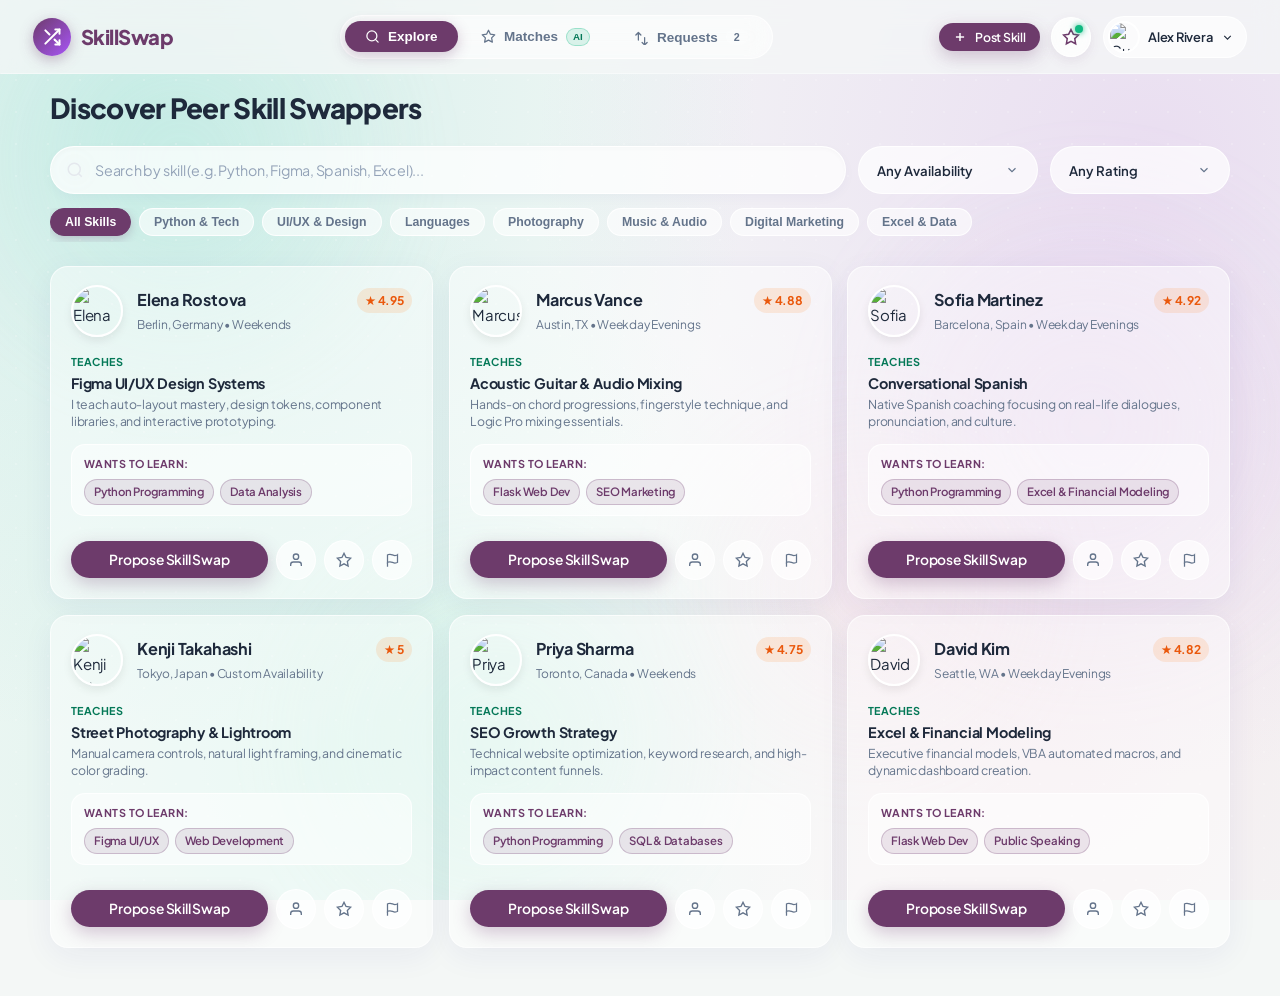
==== commit 54fcf409: "Fix sidebar stacking logic, smooth animations, and Flask 404 routing" ====
--- a/templates/index.html
+++ b/templates/index.html
@@ -1,14 +1,17 @@
 <!DOCTYPE html>
 <html lang="en">
+
 <head>
   <meta charset="UTF-8">
   <meta name="viewport" content="width=device-width, initial-scale=1.0">
   <title>SkillSwap | Peer-to-Peer Skill Exchange Platform</title>
-  <meta name="description" content="A modern glassmorphic skill swapping platform. Trade skills, learn from peers, and connect with zero monetary barrier.">
+  <meta name="description"
+    content="A modern glassmorphic skill swapping platform. Trade skills, learn from peers, and connect with zero monetary barrier.">
   <link rel="preconnect" href="https://fonts.googleapis.com">
   <link rel="preconnect" href="https://fonts.gstatic.com" crossorigin>
-  <link rel="stylesheet" href="../static/css/style.css">
+  <link rel="stylesheet" href="../static/css/style.css?v=2.5">
 </head>
+
 <body>
 
   <!-- Floating Mesh Gradient Background Blobs -->
@@ -27,11 +30,12 @@
        ========================================================================== -->
   <header class="navbar-container" id="mainNavbar">
     <nav class="navbar" aria-label="Main Navigation">
-      
+
       <!-- Brand Logo (No cluttered subtitle) -->
       <a href="#explore" class="nav-brand" onclick="navigateTo('explore'); return false;">
         <div class="brand-icon">
-          <svg width="20" height="20" viewBox="0 0 24 24" fill="none" stroke="currentColor" stroke-width="2.4" stroke-linecap="round" stroke-linejoin="round">
+          <svg width="20" height="20" viewBox="0 0 24 24" fill="none" stroke="currentColor" stroke-width="2.4"
+            stroke-linecap="round" stroke-linejoin="round">
             <path d="M16 3h5v5"></path>
             <path d="M4 20L21 3"></path>
             <path d="M21 16v5h-5"></path>
@@ -45,21 +49,26 @@
       <!-- FIX #2: Unified Frosted-Glass Pill Container: Explore | Matches | Requests -->
       <div class="nav-pills-container" role="tablist">
         <button type="button" class="nav-pill-btn active" id="navBtn-explore" onclick="navigateTo('explore')">
-          <svg width="15" height="15" viewBox="0 0 24 24" fill="none" stroke="currentColor" stroke-width="2" stroke-linecap="round" stroke-linejoin="round">
+          <svg width="15" height="15" viewBox="0 0 24 24" fill="none" stroke="currentColor" stroke-width="2"
+            stroke-linecap="round" stroke-linejoin="round">
             <circle cx="11" cy="11" r="8"></circle>
             <line x1="21" y1="21" x2="16.65" y2="16.65"></line>
           </svg>
           <span>Explore</span>
         </button>
         <button type="button" class="nav-pill-btn" id="navBtn-matches" onclick="navigateTo('matches')">
-          <svg width="15" height="15" viewBox="0 0 24 24" fill="none" stroke="currentColor" stroke-width="2" stroke-linecap="round" stroke-linejoin="round">
-            <polygon points="12 2 15.09 8.26 22 9.27 17 14.14 18.18 21.02 12 17.77 5.82 21.02 7 14.14 2 9.27 8.91 8.26 12 2"></polygon>
+          <svg width="15" height="15" viewBox="0 0 24 24" fill="none" stroke="currentColor" stroke-width="2"
+            stroke-linecap="round" stroke-linejoin="round">
+            <polygon
+              points="12 2 15.09 8.26 22 9.27 17 14.14 18.18 21.02 12 17.77 5.82 21.02 7 14.14 2 9.27 8.91 8.26 12 2">
+            </polygon>
           </svg>
           <span>Matches</span>
           <span class="badge badge-mint" style="font-size: 0.65rem; padding: 1px 6px;">AI</span>
         </button>
         <button type="button" class="nav-pill-btn" id="navBtn-swaps" onclick="navigateTo('swaps')">
-          <svg width="15" height="15" viewBox="0 0 24 24" fill="none" stroke="currentColor" stroke-width="2" stroke-linecap="round" stroke-linejoin="round">
+          <svg width="15" height="15" viewBox="0 0 24 24" fill="none" stroke="currentColor" stroke-width="2"
+            stroke-linecap="round" stroke-linejoin="round">
             <path d="M7 16V4m0 0L3 8m4-4l4 4m6 4v12m0 0l4-4m-4 4l-4-4"></path>
           </svg>
           <span>Requests</span>
@@ -71,21 +80,28 @@
       <div class="nav-actions">
         <!-- Post Skill Button -->
         <button type="button" class="btn btn-primary btn-sm" onclick="openPostSkillModal()">
-          <svg width="14" height="14" viewBox="0 0 24 24" fill="none" stroke="currentColor" stroke-width="2.5"><line x1="12" y1="5" x2="12" y2="19"></line><line x1="5" y1="12" x2="19" y2="12"></line></svg>
+          <svg width="14" height="14" viewBox="0 0 24 24" fill="none" stroke="currentColor" stroke-width="2.5">
+            <line x1="12" y1="5" x2="12" y2="19"></line>
+            <line x1="5" y1="12" x2="19" y2="12"></line>
+          </svg>
           <span>Post Skill</span>
         </button>
 
         <!-- FIX #4: Sleek Circular AI Copilot Drawer Toggle Button -->
-        <button type="button" class="btn-ai-toggle" id="btnAiToggle" onclick="toggleAiDrawer()" title="Open AI Copilot" aria-label="Open AI Copilot">
+        <button type="button" class="btn-ai-toggle" id="btnAiToggle" onclick="toggleAiDrawer()" title="Open AI Copilot"
+          aria-label="Open AI Copilot">
           <span class="ai-dot-indicator"></span>
           <svg width="18" height="18" viewBox="0 0 24 24" fill="none" stroke="currentColor" stroke-width="2">
-            <polygon points="12 2 15.09 8.26 22 9.27 17 14.14 18.18 21.02 12 17.77 5.82 21.02 7 14.14 2 9.27 8.91 8.26 12 2"></polygon>
+            <polygon
+              points="12 2 15.09 8.26 22 9.27 17 14.14 18.18 21.02 12 17.77 5.82 21.02 7 14.14 2 9.27 8.91 8.26 12 2">
+            </polygon>
           </svg>
         </button>
 
         <!-- User Avatar Pill (Opens profile when clicked or via dropdown) -->
         <div class="user-menu-pill" id="userMenuPill" onclick="toggleUserDropdown(event)">
-          <img src="https://images.unsplash.com/photo-1534528741775-53994a69daeb?w=150&auto=format&fit=crop&q=80" alt="Current User" class="user-avatar-sm" id="navUserAvatar">
+          <img src="https://images.unsplash.com/photo-1534528741775-53994a69daeb?w=150&auto=format&fit=crop&q=80"
+            alt="Current User" class="user-avatar-sm" id="navUserAvatar">
           <span class="user-name-snippet" id="navUserName">Alex Rivera</span>
           <svg width="13" height="13" viewBox="0 0 24 24" fill="none" stroke="currentColor" stroke-width="2">
             <polyline points="6 9 12 15 18 9"></polyline>
@@ -117,14 +133,20 @@
   </header>
 
   <!-- Platform-wide broadcast banner -->
-  <div class="broadcast-banner-container" id="broadcastContainer" style="display: none; max-width: 1280px; margin: 12px auto 0 auto; padding: 0 24px;">
-    <div class="glass-elevated" id="broadcastBanner" style="display: flex; align-items: center; justify-content: space-between; padding: 10px 18px; border-radius: var(--radius-md); border-left: 4px solid var(--primary);">
+  <div class="broadcast-banner-container" id="broadcastContainer"
+    style="display: none; max-width: 1280px; margin: 12px auto 0 auto; padding: 0 24px;">
+    <div class="glass-elevated" id="broadcastBanner"
+      style="display: flex; align-items: center; justify-content: space-between; padding: 10px 18px; border-radius: var(--radius-md); border-left: 4px solid var(--primary);">
       <div style="display: flex; align-items: center; gap: 10px;">
         <span class="badge badge-plum" id="broadcastTypeTag">Announcement</span>
         <span id="broadcastMessageText" style="font-size: 0.88rem; font-weight: 500;">Welcome to SkillSwap!</span>
       </div>
-      <button type="button" class="broadcast-close" onclick="dismissBroadcast()" aria-label="Dismiss banner" style="background: none; border: none; cursor: pointer; color: var(--text-muted);">
-        <svg width="16" height="16" viewBox="0 0 24 24" fill="none" stroke="currentColor" stroke-width="2"><line x1="18" y1="6" x2="6" y2="18"></line><line x1="6" y1="6" x2="18" y2="18"></line></svg>
+      <button type="button" class="broadcast-close" onclick="dismissBroadcast()" aria-label="Dismiss banner"
+        style="background: none; border: none; cursor: pointer; color: var(--text-muted);">
+        <svg width="16" height="16" viewBox="0 0 24 24" fill="none" stroke="currentColor" stroke-width="2">
+          <line x1="18" y1="6" x2="6" y2="18"></line>
+          <line x1="6" y1="6" x2="18" y2="18"></line>
+        </svg>
       </button>
     </div>
   </div>
@@ -138,7 +160,7 @@
          VIEW 1: SEARCH & DISCOVERY (EXPLORE) - MINIMAL, AIRY, UNCLUTTERED
          ---------------------------------------------------------------------- -->
     <section class="view-section active" id="view-explore">
-      
+
       <!-- FIX #7: Minimal Hero (No long paragraph) -> Straight into search -->
       <div class="hero-minimal-bar">
         <div class="hero-minimal-header">
@@ -148,12 +170,15 @@
         <!-- Search Controls Row with FIX #5 Custom Glass Dropdowns -->
         <div class="search-controls-row">
           <div class="search-input-wrapper">
-            <svg class="search-icon-left" width="18" height="18" viewBox="0 0 24 24" fill="none" stroke="currentColor" stroke-width="2">
+            <svg class="search-icon-left" width="18" height="18" viewBox="0 0 24 24" fill="none" stroke="currentColor"
+              stroke-width="2">
               <circle cx="11" cy="11" r="8"></circle>
               <line x1="21" y1="21" x2="16.65" y2="16.65"></line>
             </svg>
-            <input type="text" id="searchInput" class="glass-input search-input-field" placeholder="Search by skill (e.g. Python, Figma, Spanish, Excel)..." oninput="handleSearchInput()">
-            <button type="button" id="searchClearBtn" class="search-clear-btn" onclick="clearSearch()" aria-label="Clear Search">
+            <input type="text" id="searchInput" class="glass-input search-input-field"
+              placeholder="Search by skill (e.g. Python, Figma, Spanish, Excel)..." oninput="handleSearchInput()">
+            <button type="button" id="searchClearBtn" class="search-clear-btn" onclick="clearSearch()"
+              aria-label="Clear Search">
               <svg width="14" height="14" viewBox="0 0 24 24" fill="none" stroke="currentColor" stroke-width="2">
                 <line x1="18" y1="6" x2="6" y2="18"></line>
                 <line x1="6" y1="6" x2="18" y2="18"></line>
@@ -165,20 +190,26 @@
           <div class="custom-dropdown" id="dropdownAvailability">
             <button type="button" class="custom-dropdown-btn" onclick="toggleDropdown('dropdownAvailability')">
               <span id="selectedAvailabilityLabel">Any Availability</span>
-              <svg class="custom-dropdown-chevron" width="14" height="14" viewBox="0 0 24 24" fill="none" stroke="currentColor" stroke-width="2"><polyline points="6 9 12 15 18 9"></polyline></svg>
+              <svg class="custom-dropdown-chevron" width="14" height="14" viewBox="0 0 24 24" fill="none"
+                stroke="currentColor" stroke-width="2">
+                <polyline points="6 9 12 15 18 9"></polyline>
+              </svg>
             </button>
             <div class="custom-dropdown-panel">
-              <div class="custom-dropdown-item selected" onclick="selectDropdownOption('availability', 'all', 'Any Availability')">
+              <div class="custom-dropdown-item selected"
+                onclick="selectDropdownOption('availability', 'all', 'Any Availability')">
                 <span>Any Availability</span>
                 <span class="check-icon">✓</span>
               </div>
               <div class="custom-dropdown-item" onclick="selectDropdownOption('availability', 'Weekends', 'Weekends')">
                 <span>Weekends</span>
               </div>
-              <div class="custom-dropdown-item" onclick="selectDropdownOption('availability', 'Weekday Evenings', 'Weekday Evenings')">
+              <div class="custom-dropdown-item"
+                onclick="selectDropdownOption('availability', 'Weekday Evenings', 'Weekday Evenings')">
                 <span>Weekday Evenings</span>
               </div>
-              <div class="custom-dropdown-item" onclick="selectDropdownOption('availability', 'Custom Availability', 'Flexible / Custom')">
+              <div class="custom-dropdown-item"
+                onclick="selectDropdownOption('availability', 'Custom Availability', 'Flexible / Custom')">
                 <span>Flexible / Custom</span>
               </div>
             </div>
@@ -188,7 +219,10 @@
           <div class="custom-dropdown" id="dropdownRating">
             <button type="button" class="custom-dropdown-btn" onclick="toggleDropdown('dropdownRating')">
               <span id="selectedRatingLabel">Any Rating</span>
-              <svg class="custom-dropdown-chevron" width="14" height="14" viewBox="0 0 24 24" fill="none" stroke="currentColor" stroke-width="2"><polyline points="6 9 12 15 18 9"></polyline></svg>
+              <svg class="custom-dropdown-chevron" width="14" height="14" viewBox="0 0 24 24" fill="none"
+                stroke="currentColor" stroke-width="2">
+                <polyline points="6 9 12 15 18 9"></polyline>
+              </svg>
             </button>
             <div class="custom-dropdown-panel">
               <div class="custom-dropdown-item selected" onclick="selectDropdownOption('rating', 0, 'Any Rating')">
@@ -210,13 +244,16 @@
 
         <!-- Quick Filter Category Chips -->
         <div class="category-chips-row" id="categoryChips">
-          <button type="button" class="category-chip active" onclick="setCategoryFilter('all', this)">All Skills</button>
+          <button type="button" class="category-chip active" onclick="setCategoryFilter('all', this)">All
+            Skills</button>
           <button type="button" class="category-chip" onclick="setCategoryFilter('Python', this)">Python & Tech</button>
           <button type="button" class="category-chip" onclick="setCategoryFilter('Figma', this)">UI/UX & Design</button>
           <button type="button" class="category-chip" onclick="setCategoryFilter('Spanish', this)">Languages</button>
-          <button type="button" class="category-chip" onclick="setCategoryFilter('Photography', this)">Photography</button>
+          <button type="button" class="category-chip"
+            onclick="setCategoryFilter('Photography', this)">Photography</button>
           <button type="button" class="category-chip" onclick="setCategoryFilter('Music', this)">Music & Audio</button>
-          <button type="button" class="category-chip" onclick="setCategoryFilter('Marketing', this)">Digital Marketing</button>
+          <button type="button" class="category-chip" onclick="setCategoryFilter('Marketing', this)">Digital
+            Marketing</button>
           <button type="button" class="category-chip" onclick="setCategoryFilter('Excel', this)">Excel & Data</button>
         </div>
       </div>
@@ -250,13 +287,15 @@
          ---------------------------------------------------------------------- -->
     <section class="view-section" id="view-swaps">
       <div class="glass-card swaps-view-card">
-        
-        <div style="display: flex; justify-content: space-between; align-items: center; margin-bottom: 20px; flex-wrap: wrap; gap: 12px;">
+
+        <div
+          style="display: flex; justify-content: space-between; align-items: center; margin-bottom: 20px; flex-wrap: wrap; gap: 12px;">
           <div>
             <h2 style="font-family: var(--font-heading); font-size: 1.5rem; font-weight: 800; color: var(--text-main);">
               Swap Requests Hub
             </h2>
-            <p style="color: var(--text-muted); font-size: 0.88rem;">Manage incoming proposals, pending outgoing requests, and active learning sessions.</p>
+            <p style="color: var(--text-muted); font-size: 0.88rem;">Manage incoming proposals, pending outgoing
+              requests, and active learning sessions.</p>
           </div>
           <button type="button" class="btn btn-glass btn-sm" onclick="navigateTo('explore')">
             <span>Explore Swappers</span>
@@ -265,7 +304,8 @@
 
         <!-- Subtabs -->
         <div class="swaps-subtabs" role="tablist">
-          <button type="button" class="swap-subtab-btn active" id="subtab-incoming" onclick="switchSwapSubtab('incoming')">
+          <button type="button" class="swap-subtab-btn active" id="subtab-incoming"
+            onclick="switchSwapSubtab('incoming')">
             <span>Incoming Offers</span>
             <span class="badge badge-plum" id="subtabIncomingCount">2</span>
           </button>
@@ -291,11 +331,12 @@
          ---------------------------------------------------------------------- -->
     <section class="view-section" id="view-profile">
       <div class="profile-editor-layout">
-        
+
         <!-- Sidebar Summary Card -->
         <div class="glass-card profile-sidebar-card">
           <div class="avatar-upload-wrapper">
-            <img src="https://images.unsplash.com/photo-1534528741775-53994a69daeb?w=150&auto=format&fit=crop&q=80" alt="Avatar Preview" class="avatar-preview-img" id="sidebarAvatarPreview">
+            <img src="https://images.unsplash.com/photo-1534528741775-53994a69daeb?w=150&auto=format&fit=crop&q=80"
+              alt="Avatar Preview" class="avatar-preview-img" id="sidebarAvatarPreview">
             <label class="avatar-upload-btn" title="Change Avatar URL" onclick="promptAvatarUrl()">
               <svg width="15" height="15" viewBox="0 0 24 24" fill="none" stroke="currentColor" stroke-width="2">
                 <path d="M23 19a2 2 0 0 1-2 2H3a2 2 0 0 1-2-2V8a2 2 0 0 1 2-2h4l2-3h6l2 3h4a2 2 0 0 1 2 2z"></path>
@@ -304,8 +345,10 @@
             </label>
           </div>
 
-          <h3 style="font-family: var(--font-heading); font-size: 1.35rem; font-weight: 700; margin-bottom: 2px;" id="sidebarName">Alex Rivera</h3>
-          <p style="font-size: 0.85rem; color: var(--text-muted); margin-bottom: 14px;" id="sidebarEmail">alex.rivera@example.com</p>
+          <h3 style="font-family: var(--font-heading); font-size: 1.35rem; font-weight: 700; margin-bottom: 2px;"
+            id="sidebarName">Alex Rivera</h3>
+          <p style="font-size: 0.85rem; color: var(--text-muted); margin-bottom: 14px;" id="sidebarEmail">
+            alex.rivera@example.com</p>
 
           <div style="display: flex; justify-content: center; gap: 8px; margin-bottom: 16px;">
             <span class="badge badge-amber" id="sidebarRating">★ 4.9 Rating</span>
@@ -315,7 +358,8 @@
           <!-- Profile Visibility Switch -->
           <div class="visibility-card">
             <div class="visibility-header">
-              <span style="font-size: 0.85rem; font-weight: 700; color: var(--text-main); display: flex; align-items: center; gap: 6px;">
+              <span
+                style="font-size: 0.85rem; font-weight: 700; color: var(--text-main); display: flex; align-items: center; gap: 6px;">
                 <svg width="15" height="15" viewBox="0 0 24 24" fill="none" stroke="currentColor" stroke-width="2">
                   <path d="M1 12s4-8 11-8 11 8 11 8-4 8-11 8-11-8-11-8z"></path>
                   <circle cx="12" cy="12" r="3"></circle>
@@ -335,13 +379,15 @@
 
         <!-- Main Edit Form Card -->
         <div class="glass-card profile-form-card">
-          <h2 style="font-family: var(--font-heading); font-size: 1.4rem; font-weight: 800; color: var(--text-main); margin-bottom: 4px;">
+          <h2
+            style="font-family: var(--font-heading); font-size: 1.4rem; font-weight: 800; color: var(--text-main); margin-bottom: 4px;">
             Profile & Skill Preferences
           </h2>
-          <p style="font-size: 0.86rem; color: var(--text-muted); margin-bottom: 24px;">Configure what you teach and learn for optimal reciprocal matching.</p>
+          <p style="font-size: 0.86rem; color: var(--text-muted); margin-bottom: 24px;">Configure what you teach and
+            learn for optimal reciprocal matching.</p>
 
           <form id="profileEditForm" onsubmit="saveUserProfile(event)">
-            
+
             <div class="form-grid-2">
               <div class="form-group">
                 <label class="form-label" for="profileFullName">Full Name</label>
@@ -356,7 +402,8 @@
 
             <div class="form-group">
               <label class="form-label" for="profileBio">Bio / Headline</label>
-              <textarea id="profileBio" class="glass-textarea" rows="2" placeholder="Brief intro...">Senior Python & Backend Developer with 5+ years building APIs and data pipelines. Passionate about learning UI design and ceramics!</textarea>
+              <textarea id="profileBio" class="glass-textarea" rows="2"
+                placeholder="Brief intro...">Senior Python & Backend Developer with 5+ years building APIs and data pipelines. Passionate about learning UI design and ceramics!</textarea>
             </div>
 
             <!-- Availability Selector -->
@@ -364,15 +411,18 @@
               <label class="form-label">Availability Schedule</label>
               <div class="availability-pills-group">
                 <label>
-                  <input type="checkbox" class="availability-pill-checkbox" name="availability" value="Weekends" checked>
+                  <input type="checkbox" class="availability-pill-checkbox" name="availability" value="Weekends"
+                    checked>
                   <span class="availability-pill-label">Weekends</span>
                 </label>
                 <label>
-                  <input type="checkbox" class="availability-pill-checkbox" name="availability" value="Weekday Evenings" checked>
+                  <input type="checkbox" class="availability-pill-checkbox" name="availability" value="Weekday Evenings"
+                    checked>
                   <span class="availability-pill-label">Weekday Evenings</span>
                 </label>
                 <label>
-                  <input type="checkbox" class="availability-pill-checkbox" name="availability" value="Custom Availability">
+                  <input type="checkbox" class="availability-pill-checkbox" name="availability"
+                    value="Custom Availability">
                   <span class="availability-pill-label">Flexible / Custom</span>
                 </label>
               </div>
@@ -381,28 +431,37 @@
             <!-- Skills Offered Tag Manager -->
             <div class="skill-manager-box">
               <div class="skill-manager-header">
-                <span style="font-size: 0.9rem; font-weight: 700; color: var(--emerald-dark); display: flex; align-items: center; gap: 6px;">
-                  <svg width="16" height="16" viewBox="0 0 24 24" fill="none" stroke="currentColor" stroke-width="2"><polyline points="20 6 9 17 4 12"></polyline></svg>
+                <span
+                  style="font-size: 0.9rem; font-weight: 700; color: var(--emerald-dark); display: flex; align-items: center; gap: 6px;">
+                  <svg width="16" height="16" viewBox="0 0 24 24" fill="none" stroke="currentColor" stroke-width="2">
+                    <polyline points="20 6 9 17 4 12"></polyline>
+                  </svg>
                   Skills Offered (Teaches)
                 </span>
                 <span class="badge badge-mint" id="offeredCount">3 Skills</span>
               </div>
               <div class="skill-tags-editor" id="offeredTagsContainer">
-                <input type="text" id="inputOfferedTag" class="tag-input-inline" placeholder="+ Type skill & press Enter">
+                <input type="text" id="inputOfferedTag" class="tag-input-inline"
+                  placeholder="+ Type skill & press Enter">
               </div>
             </div>
 
             <!-- Skills Wanted Tag Manager -->
             <div class="skill-manager-box">
               <div class="skill-manager-header">
-                <span style="font-size: 0.9rem; font-weight: 700; color: var(--primary); display: flex; align-items: center; gap: 6px;">
-                  <svg width="16" height="16" viewBox="0 0 24 24" fill="none" stroke="currentColor" stroke-width="2"><circle cx="12" cy="12" r="10"></circle><polyline points="12 6 12 12 16 14"></polyline></svg>
+                <span
+                  style="font-size: 0.9rem; font-weight: 700; color: var(--primary); display: flex; align-items: center; gap: 6px;">
+                  <svg width="16" height="16" viewBox="0 0 24 24" fill="none" stroke="currentColor" stroke-width="2">
+                    <circle cx="12" cy="12" r="10"></circle>
+                    <polyline points="12 6 12 12 16 14"></polyline>
+                  </svg>
                   Skills Wanted (Learns)
                 </span>
                 <span class="badge badge-plum" id="wantedCount">2 Skills</span>
               </div>
               <div class="skill-tags-editor" id="wantedTagsContainer">
-                <input type="text" id="inputWantedTag" class="tag-input-inline" placeholder="+ Type skill & press Enter">
+                <input type="text" id="inputWantedTag" class="tag-input-inline"
+                  placeholder="+ Type skill & press Enter">
               </div>
             </div>
 
@@ -421,45 +480,84 @@
   </main>
 
   <!-- ==========================================================================
-       FIX #4: RIGHT-SIDE SLIDE-OUT AI COPILOT DRAWER
+       RIGHT-HAND SIDE PANELS DOCK (AI ASSISTANT & PUBLIC MEMBER PROFILE)
        ========================================================================== -->
-  <div class="ai-drawer-overlay" id="aiDrawerOverlay" onclick="closeAiDrawer()"></div>
-  <aside class="ai-drawer" id="aiDrawer" aria-label="AI Assistant Copilot">
-    <div class="ai-drawer-header">
-      <div class="ai-drawer-title">
-        <div class="ai-dot-indicator" style="position: static; display: inline-block;"></div>
-        <span>SkillSwap AI Copilot</span>
-      </div>
-      <button type="button" class="ai-drawer-close" onclick="closeAiDrawer()" aria-label="Close AI Drawer">
-        <svg width="18" height="18" viewBox="0 0 24 24" fill="none" stroke="currentColor" stroke-width="2"><line x1="18" y1="6" x2="6" y2="18"></line><line x1="6" y1="6" x2="18" y2="18"></line></svg>
-      </button>
+  <div class="ai-drawer-overlay" id="aiDrawerOverlay" onclick="closeAllRightPanels()"></div>
+  <aside class="right-panels-dock" id="rightPanelsDock" aria-label="Right Side Utilities">
+
+    <!-- Top Component: Public Member Profile Card -->
+    <div class="dock-panel member-profile-panel" id="memberProfilePanel">
+      <div class="panel-header">
+        <div class="panel-header-title">
+          <svg width="18" height="18" viewBox="0 0 24 24" fill="none" stroke="currentColor" stroke-width="2">
+            <path d="M20 21v-2a4 4 0 0 0-4-4H8a4 4 0 0 0-4 4v2"></path>
+            <circle cx="12" cy="7" r="4"></circle>
+          </svg>
+          <span>Member Profile</span>
+        </div>
+        <button type="button" class="panel-close-btn" onclick="closePublicMemberProfile()"
+          aria-label="Close Member Profile">
+          <svg width="18" height="18" viewBox="0 0 24 24" fill="none" stroke="currentColor" stroke-width="2">
+            <line x1="18" y1="6" x2="6" y2="18"></line>
+            <line x1="6" y1="6" x2="18" y2="18"></line>
+          </svg>
+        </button>
+      </div>
+      <div class="member-profile-body" id="memberProfileBody">
+        <!-- Injected dynamically by openPublicMemberProfile(userId) -->
+      </div>
     </div>
 
-    <div class="ai-drawer-body" id="aiDrawerMessages">
-      <!-- Chat bubbles inserted dynamically -->
+    <!-- Bottom Component: AI Assistant Sidebar Drawer -->
+    <div class="dock-panel ai-drawer-panel" id="aiDrawer">
+      <div class="ai-drawer-header">
+        <div class="ai-drawer-title">
+          <div class="ai-dot-indicator" style="position: static; display: inline-block;"></div>
+          <span>SkillSwap AI Copilot</span>
+        </div>
+        <button type="button" class="ai-drawer-close" onclick="closeAiDrawer()" aria-label="Close AI Drawer">
+          <svg width="18" height="18" viewBox="0 0 24 24" fill="none" stroke="currentColor" stroke-width="2">
+            <line x1="18" y1="6" x2="6" y2="18"></line>
+            <line x1="6" y1="6" x2="18" y2="18"></line>
+          </svg>
+        </button>
+      </div>
+
+      <div class="ai-drawer-body" id="aiDrawerMessages">
+        <!-- Chat bubbles inserted dynamically -->
+      </div>
+
+      <div class="ai-drawer-footer">
+        <!-- Quick Prompt Suggestions -->
+        <div class="ai-prompt-pills-row">
+          <button type="button" class="ai-drawer-prompt-btn"
+            onclick="sendAiPrompt('Find someone who can teach Figma on weekends')">
+            🎨 "Find someone who teaches Figma on weekends"
+          </button>
+          <button type="button" class="ai-drawer-prompt-btn"
+            onclick="sendAiPrompt('Show all my pending swap requests')">
+            🔄 "Summarize my pending swap requests"
+          </button>
+          <button type="button" class="ai-drawer-prompt-btn"
+            onclick="sendAiPrompt('Who is my highest compatibility dual-swap match?')">
+            ⚡ "Find best reciprocal match for me"
+          </button>
+        </div>
+
+        <form class="ai-drawer-input-row" style="margin-top: 10px;" onsubmit="handleAiChatSubmit(event)">
+          <input type="text" id="aiChatInput" class="glass-input ai-drawer-input"
+            placeholder="Ask AI to find swappers or automate..." autocomplete="off">
+          <button type="submit" class="btn btn-primary"
+            style="height: 44px; width: 44px; border-radius: 50%; padding: 0;">
+            <svg width="16" height="16" viewBox="0 0 24 24" fill="none" stroke="currentColor" stroke-width="2">
+              <line x1="22" y1="2" x2="11" y2="13"></line>
+              <polygon points="22 2 15 22 11 13 2 9 22 2"></polygon>
+            </svg>
+          </button>
+        </form>
+      </div>
     </div>
 
-    <div class="ai-drawer-footer">
-      <!-- Quick Prompt Suggestions -->
-      <div class="ai-prompt-pills-row">
-        <button type="button" class="ai-drawer-prompt-btn" onclick="sendAiPrompt('Find someone who can teach Figma on weekends')">
-          🎨 "Find someone who teaches Figma on weekends"
-        </button>
-        <button type="button" class="ai-drawer-prompt-btn" onclick="sendAiPrompt('Show all my pending swap requests')">
-          🔄 "Summarize my pending swap requests"
-        </button>
-        <button type="button" class="ai-drawer-prompt-btn" onclick="sendAiPrompt('Who is my highest compatibility dual-swap match?')">
-          ⚡ "Find best reciprocal match for me"
-        </button>
-      </div>
-
-      <form class="ai-drawer-input-row" style="margin-top: 10px;" onsubmit="handleAiChatSubmit(event)">
-        <input type="text" id="aiChatInput" class="glass-input ai-drawer-input" placeholder="Ask AI to find swappers or automate..." autocomplete="off">
-        <button type="submit" class="btn btn-primary" style="height: 44px; width: 44px; border-radius: 50%; padding: 0;">
-          <svg width="16" height="16" viewBox="0 0 24 24" fill="none" stroke="currentColor" stroke-width="2"><line x1="22" y1="2" x2="11" y2="13"></line><polygon points="22 2 15 22 11 13 2 9 22 2"></polygon></svg>
-        </button>
-      </form>
-    </div>
   </aside>
 
   <!-- ==========================================================================
@@ -472,11 +570,15 @@
       <div class="modal-header">
         <h3 class="modal-title" id="modalSwapTitle">Propose Skill Swap</h3>
         <button type="button" class="modal-close-btn" onclick="closeModal('modalSwapRequest')">
-          <svg width="18" height="18" viewBox="0 0 24 24" fill="none" stroke="currentColor" stroke-width="2"><line x1="18" y1="6" x2="6" y2="18"></line><line x1="6" y1="6" x2="18" y2="18"></line></svg>
-        </button>
-      </div>
-
-      <div style="display: flex; align-items: center; gap: 12px; margin-bottom: 20px; padding: 12px; background: rgba(255, 255, 255, 0.5); border-radius: var(--radius-md);">
+          <svg width="18" height="18" viewBox="0 0 24 24" fill="none" stroke="currentColor" stroke-width="2">
+            <line x1="18" y1="6" x2="6" y2="18"></line>
+            <line x1="6" y1="6" x2="18" y2="18"></line>
+          </svg>
+        </button>
+      </div>
+
+      <div
+        style="display: flex; align-items: center; gap: 12px; margin-bottom: 20px; padding: 12px; background: rgba(255, 255, 255, 0.5); border-radius: var(--radius-md);">
         <img src="" id="swapModalPartnerAvatar" class="user-avatar-sm" style="width: 44px; height: 44px;" alt="Partner">
         <div>
           <h4 id="swapModalPartnerName" style="font-weight: 700; color: var(--text-main);">Partner Name</h4>
@@ -489,17 +591,21 @@
 
         <div class="form-group">
           <label class="form-label" for="swapSkillIWant">1. What Skill do you want to learn from them?</label>
-          <select id="swapSkillIWant" class="glass-input" style="height: 48px; border-radius: var(--radius-pill);" required></select>
+          <select id="swapSkillIWant" class="glass-input" style="height: 48px; border-radius: var(--radius-pill);"
+            required></select>
         </div>
 
         <div class="form-group">
           <label class="form-label" for="swapSkillIOffer">2. Which of your offered skills will you teach them?</label>
-          <select id="swapSkillIOffer" class="glass-input" style="height: 48px; border-radius: var(--radius-pill);" required></select>
+          <select id="swapSkillIOffer" class="glass-input" style="height: 48px; border-radius: var(--radius-pill);"
+            required></select>
         </div>
 
         <div class="form-group">
           <label class="form-label" for="swapCustomMessage">3. Introduce yourself and your learning goal</label>
-          <textarea id="swapCustomMessage" class="glass-textarea" rows="3" placeholder="Hi! I saw your profile and would love to exchange weekly 45-min Zoom sessions..." required></textarea>
+          <textarea id="swapCustomMessage" class="glass-textarea" rows="3"
+            placeholder="Hi! I saw your profile and would love to exchange weekly 45-min Zoom sessions..."
+            required></textarea>
         </div>
 
         <div style="display: flex; justify-content: flex-end; gap: 10px; margin-top: 20px;">
@@ -518,11 +624,15 @@
       <div class="modal-header">
         <h3 class="modal-title" id="modalRatingTitle">Leave Rating & Feedback</h3>
         <button type="button" class="modal-close-btn" onclick="closeModal('modalRating')">
-          <svg width="18" height="18" viewBox="0 0 24 24" fill="none" stroke="currentColor" stroke-width="2"><line x1="18" y1="6" x2="6" y2="18"></line><line x1="6" y1="6" x2="18" y2="18"></line></svg>
-        </button>
-      </div>
-
-      <p style="font-size: 0.88rem; color: var(--text-muted); margin-bottom: 16px;">How was your skill barter experience with your partner?</p>
+          <svg width="18" height="18" viewBox="0 0 24 24" fill="none" stroke="currentColor" stroke-width="2">
+            <line x1="18" y1="6" x2="6" y2="18"></line>
+            <line x1="6" y1="6" x2="18" y2="18"></line>
+          </svg>
+        </button>
+      </div>
+
+      <p style="font-size: 0.88rem; color: var(--text-muted); margin-bottom: 16px;">How was your skill barter experience
+        with your partner?</p>
 
       <form id="formSubmitRating" onsubmit="handleSubmitRating(event)">
         <input type="hidden" id="ratingSwapId">
@@ -539,7 +649,9 @@
 
         <div class="form-group">
           <label class="form-label" for="ratingComment">Written Review & Feedback</label>
-          <textarea id="ratingComment" class="glass-textarea" rows="3" placeholder="Share your experience: Were they punctual, helpful, patient, and knowledgeable?" required></textarea>
+          <textarea id="ratingComment" class="glass-textarea" rows="3"
+            placeholder="Share your experience: Were they punctual, helpful, patient, and knowledgeable?"
+            required></textarea>
         </div>
 
         <div style="display: flex; justify-content: flex-end; gap: 10px;">
@@ -561,7 +673,10 @@
           <h3 class="modal-title" id="modalAiSummaryTitle">AI Compatibility Intelligence</h3>
         </div>
         <button type="button" class="modal-close-btn" onclick="closeModal('modalAiSummary')">
-          <svg width="18" height="18" viewBox="0 0 24 24" fill="none" stroke="currentColor" stroke-width="2"><line x1="18" y1="6" x2="6" y2="18"></line><line x1="6" y1="6" x2="18" y2="18"></line></svg>
+          <svg width="18" height="18" viewBox="0 0 24 24" fill="none" stroke="currentColor" stroke-width="2">
+            <line x1="18" y1="6" x2="6" y2="18"></line>
+            <line x1="6" y1="6" x2="18" y2="18"></line>
+          </svg>
         </button>
       </div>
 
@@ -575,19 +690,24 @@
       <div class="modal-header">
         <h3 class="modal-title" id="modalPostSkillTitle">Post a New Skill Listing</h3>
         <button type="button" class="modal-close-btn" onclick="closeModal('modalPostSkill')">
-          <svg width="18" height="18" viewBox="0 0 24 24" fill="none" stroke="currentColor" stroke-width="2"><line x1="18" y1="6" x2="6" y2="18"></line><line x1="6" y1="6" x2="18" y2="18"></line></svg>
+          <svg width="18" height="18" viewBox="0 0 24 24" fill="none" stroke="currentColor" stroke-width="2">
+            <line x1="18" y1="6" x2="6" y2="18"></line>
+            <line x1="6" y1="6" x2="18" y2="18"></line>
+          </svg>
         </button>
       </div>
 
       <form id="formPostSkill" onsubmit="handlePostSkillSubmit(event)">
         <div class="form-group">
           <label class="form-label" for="newSkillTitle">Skill Title</label>
-          <input type="text" id="newSkillTitle" class="glass-input" placeholder="e.g. Next.js Web Development, Digital Illustration, Salsa Dance" required>
+          <input type="text" id="newSkillTitle" class="glass-input"
+            placeholder="e.g. Next.js Web Development, Digital Illustration, Salsa Dance" required>
         </div>
 
         <div class="form-group">
           <label class="form-label" for="newSkillDesc">Short 1-Line Description</label>
-          <input type="text" id="newSkillDesc" class="glass-input" placeholder="What will you teach them in practical terms?" required>
+          <input type="text" id="newSkillDesc" class="glass-input"
+            placeholder="What will you teach them in practical terms?" required>
         </div>
 
         <div class="form-group">
@@ -618,7 +738,10 @@
       <div class="modal-header">
         <h3 class="modal-title" id="modalReportTitle" style="color: var(--danger);">Report User or Skill</h3>
         <button type="button" class="modal-close-btn" onclick="closeModal('modalReport')">
-          <svg width="18" height="18" viewBox="0 0 24 24" fill="none" stroke="currentColor" stroke-width="2"><line x1="18" y1="6" x2="6" y2="18"></line><line x1="6" y1="6" x2="18" y2="18"></line></svg>
+          <svg width="18" height="18" viewBox="0 0 24 24" fill="none" stroke="currentColor" stroke-width="2">
+            <line x1="18" y1="6" x2="6" y2="18"></line>
+            <line x1="6" y1="6" x2="18" y2="18"></line>
+          </svg>
         </button>
       </div>
 
@@ -630,7 +753,8 @@
 
         <div class="form-group">
           <label class="form-label" for="reportReasonSelect">Reason for Report</label>
-          <select id="reportReasonSelect" class="glass-input" style="height: 48px; border-radius: var(--radius-pill);" required>
+          <select id="reportReasonSelect" class="glass-input" style="height: 48px; border-radius: var(--radius-pill);"
+            required>
             <option value="Commercial Spam">Demanding Cash / Commercial Spam</option>
             <option value="Fraudulent Offering">Fraudulent / Pirated Software Offering</option>
             <option value="Harassment & Abuse">Harassment or Inappropriate Conduct</option>
@@ -640,7 +764,8 @@
 
         <div class="form-group">
           <label class="form-label" for="reportDetails">Details / Evidence</label>
-          <textarea id="reportDetails" class="glass-textarea" rows="3" placeholder="Provide context regarding this report..." required></textarea>
+          <textarea id="reportDetails" class="glass-textarea" rows="3"
+            placeholder="Provide context regarding this report..." required></textarea>
         </div>
 
         <div style="display: flex; justify-content: flex-end; gap: 10px;">
@@ -656,4 +781,5 @@
   <!-- Main JavaScript Application Logic -->
   <script src="../static/js/script.js"></script>
 </body>
-</html>
+
+</html>
--- a/static/css/style.css
+++ b/static/css/style.css
@@ -60,9 +60,9 @@
   --radius-lg: 18px;
   --radius-xl: 24px;
   --radius-pill: 9999px;
-  --transition-fast: 0.18s ease;
-  --transition-base: 0.25s cubic-bezier(0.16, 1, 0.3, 1);
-  --transition-smooth: 0.35s cubic-bezier(0.16, 1, 0.3, 1);
+  --transition-fast: 0.16s cubic-bezier(0.16, 1, 0.3, 1);
+  --transition-base: 0.22s cubic-bezier(0.16, 1, 0.3, 1);
+  --transition-smooth: 0.30s cubic-bezier(0.16, 1, 0.3, 1);
 
   /* Fonts */
   --font-family: 'Plus Jakarta Sans', system-ui, -apple-system, sans-serif;
@@ -79,9 +79,11 @@
 }
 
 html {
-  font-size: 16px;
+  font-size: 15px;
   scroll-behavior: smooth;
   height: 100%;
+  -webkit-text-size-adjust: 100%;
+  text-size-adjust: 100%;
 }
 
 body {
@@ -98,72 +100,79 @@
 }
 
 /* ==========================================================================
-   MESH GRADIENT FLOATING BLOBS (FIXED VIEWPORT BACKGROUND)
+   MESH GRADIENT FLOATING BLOBS (ULTRA-SMOOTH GPU-ACCELERATED VIEWPORT BACKGROUND)
    ========================================================================== */
 .mesh-bg-container {
   position: fixed;
-  top: 0;
-  left: 0;
+  inset: 0;
   width: 100vw;
   height: 100vh;
   pointer-events: none;
   z-index: -1;
   overflow: hidden;
   background-color: var(--bg-base);
+  background-image: 
+    radial-gradient(circle at 10% 12%, rgba(162, 228, 216, 0.42) 0%, transparent 45%),
+    radial-gradient(circle at 90% 18%, rgba(216, 180, 232, 0.38) 0%, transparent 45%),
+    radial-gradient(circle at 25% 85%, rgba(180, 238, 220, 0.40) 0%, transparent 45%),
+    radial-gradient(circle at 82% 80%, rgba(245, 205, 220, 0.30) 0%, transparent 40%);
+  contain: strict;
+  transform: translateZ(0);
 }
 
 .mesh-blob {
   position: absolute;
   border-radius: 50%;
-  filter: blur(80px);
-  opacity: 0.9;
-  will-change: transform;
-  animation: floatOrb 22s infinite alternate ease-in-out;
+  filter: blur(28px);
+  opacity: 0.55;
+  transform: translate3d(0, 0, 0);
+  pointer-events: none;
+  contain: strict;
 }
 
 .mesh-blob-1 {
+  width: 520px;
+  height: 520px;
+  background: radial-gradient(circle, var(--blob-teal) 0%, transparent 70%);
+  top: -100px;
+  left: -80px;
+  animation-duration: 22s;
+}
+
+.mesh-blob-2 {
   width: 580px;
   height: 580px;
-  background: var(--blob-teal);
-  top: -120px;
-  left: -100px;
-  animation-duration: 20s;
-}
-
-.mesh-blob-2 {
-  width: 650px;
-  height: 650px;
-  background: var(--blob-plum);
+  background: radial-gradient(circle, var(--blob-plum) 0%, transparent 70%);
   top: 15%;
-  right: -120px;
-  animation-duration: 26s;
-  animation-delay: -4s;
+  right: -100px;
+  animation-duration: 28s;
+  animation-delay: -5s;
 }
 
 .mesh-blob-3 {
-  width: 520px;
-  height: 520px;
-  background: var(--blob-aqua);
-  bottom: -100px;
-  left: 20%;
-  animation-duration: 24s;
-  animation-delay: -8s;
-}
-
-.mesh-blob-4 {
   width: 480px;
   height: 480px;
-  background: var(--blob-rose);
+  background: radial-gradient(circle, var(--blob-aqua) 0%, transparent 70%);
+  bottom: -80px;
+  left: 20%;
+  animation-duration: 26s;
+  animation-delay: -10s;
+}
+
+.mesh-blob-4 {
+  width: 440px;
+  height: 440px;
+  background: radial-gradient(circle, var(--blob-rose) 0%, transparent 70%);
   bottom: 10%;
   right: 15%;
-  animation-duration: 28s;
-  animation-delay: -12s;
+  animation-duration: 30s;
+  animation-delay: -15s;
 }
 
 @keyframes floatOrb {
-  0% { transform: translate(0, 0) scale(1) rotate(0deg); }
-  50% { transform: translate(60px, 40px) scale(1.08) rotate(15deg); }
-  100% { transform: translate(-40px, 70px) scale(0.95) rotate(-10deg); }
+  0% { transform: translate3d(0, 0, 0); }
+  50% { transform: translate3d(45px, 35px, 0); }
+  100% { transform: translate3d(-35px, 50px, 0); }
 }
 
 .mesh-bg-container::after {
@@ -172,7 +181,8 @@
   inset: 0;
   background-image: radial-gradient(rgba(255, 255, 255, 0.4) 1px, transparent 1px);
   background-size: 32px 32px;
-  opacity: 0.6;
+  opacity: 0.5;
+  pointer-events: none;
 }
 
 /* ==========================================================================
@@ -185,10 +195,15 @@
   border: var(--glass-border);
   box-shadow: var(--glass-shadow);
   border-radius: var(--radius-lg);
-  transition: transform var(--transition-base), box-shadow var(--transition-base), border-color var(--transition-base);
+  transform: translate3d(0, 0, 0);
+  transition: transform 0.22s cubic-bezier(0.16, 1, 0.3, 1),
+              box-shadow 0.22s cubic-bezier(0.16, 1, 0.3, 1),
+              border-color 0.2s ease;
+  will-change: transform;
 }
 
 .glass-card:hover {
+  transform: translate3d(0, -3px, 0);
   box-shadow: var(--glass-shadow-hover);
 }
 
@@ -280,16 +295,21 @@
   border: none;
   outline: none;
   text-decoration: none;
-  transition: transform var(--transition-fast), box-shadow var(--transition-fast), background-color var(--transition-fast), color var(--transition-fast);
+  transform: translate3d(0, 0, 0);
+  transition: transform 0.18s cubic-bezier(0.16, 1, 0.3, 1),
+              box-shadow 0.18s ease,
+              background-color 0.18s ease,
+              color 0.18s ease;
   white-space: nowrap;
+  will-change: transform;
 }
 
 .btn:hover {
-  transform: translateY(-2px);
+  transform: translate3d(0, -2px, 0);
 }
 
 .btn:active {
-  transform: translateY(0);
+  transform: translate3d(0, 0, 0);
 }
 
 .btn-primary {
@@ -406,37 +426,43 @@
   position: fixed;
   top: 0;
   left: 50%;
-  transform: translateX(-50%);
+  transform: translate3d(-50%, 0, 0);
   width: 100%;
   max-width: 100%;
   border-radius: 0;
-  background: rgba(244, 247, 246, 0.75);
-  backdrop-filter: blur(10px);
-  -webkit-backdrop-filter: blur(10px);
+  background: rgba(244, 247, 246, 0.78);
+  backdrop-filter: blur(12px);
+  -webkit-backdrop-filter: blur(12px);
   border: 1px solid transparent;
   border-bottom: 1px solid rgba(255, 255, 255, 0.4);
-  transition: all 0.35s cubic-bezier(0.16, 1, 0.3, 1);
+  transition: top 0.28s cubic-bezier(0.16, 1, 0.3, 1),
+              width 0.28s cubic-bezier(0.16, 1, 0.3, 1),
+              padding 0.28s cubic-bezier(0.16, 1, 0.3, 1),
+              border-radius 0.28s cubic-bezier(0.16, 1, 0.3, 1),
+              background-color 0.2s ease,
+              box-shadow 0.2s ease;
   z-index: 1000;
   padding: 14px 32px;
   display: flex;
   align-items: center;
   justify-content: space-between;
   box-sizing: border-box;
+  will-change: transform, top, width;
 }
 
 .navbar.scrolled {
   position: fixed;
   top: 16px;
   left: 50%;
-  transform: translateX(-50%);
+  transform: translate3d(-50%, 0, 0);
   width: 90%;
   max-width: 1200px;
   padding: 12px 24px;
-  background: rgba(255, 255, 255, 0.82);
-  backdrop-filter: blur(20px);
-  -webkit-backdrop-filter: blur(20px);
+  background: rgba(255, 255, 255, 0.88);
+  backdrop-filter: blur(16px);
+  -webkit-backdrop-filter: blur(16px);
   border: 1px solid rgba(255, 255, 255, 0.8);
-  box-shadow: 0 12px 40px rgba(31, 38, 135, 0.08);
+  box-shadow: 0 12px 32px rgba(31, 38, 135, 0.08);
   border-radius: 9999px;
   z-index: 1000;
 }
@@ -495,12 +521,15 @@
   display: flex;
   align-items: center;
   gap: 8px;
-  transition: all var(--transition-fast);
+  transform: translate3d(0, 0, 0);
+  transition: color 0.16s ease, background-color 0.16s ease, box-shadow 0.16s ease, transform 0.16s cubic-bezier(0.16, 1, 0.3, 1);
+  will-change: transform;
 }
 
 .nav-pill-btn:hover {
   color: var(--primary);
   background: rgba(255, 255, 255, 0.65);
+  transform: translate3d(0, -1px, 0);
 }
 
 .nav-pill-btn.active {
@@ -542,14 +571,16 @@
   align-items: center;
   justify-content: center;
   cursor: pointer;
-  transition: all var(--transition-fast);
+  transform: translate3d(0, 0, 0);
+  transition: transform 0.18s cubic-bezier(0.16, 1, 0.3, 1), background-color 0.18s ease, box-shadow 0.18s ease;
   box-shadow: 0 4px 12px rgba(109, 59, 107, 0.1);
   position: relative;
+  will-change: transform;
 }
 
 .btn-ai-toggle:hover {
   background: white;
-  transform: translateY(-2px);
+  transform: translate3d(0, -2px, 0);
   box-shadow: 0 6px 18px rgba(109, 59, 107, 0.2);
 }
 
@@ -577,12 +608,15 @@
   background: rgba(255, 255, 255, 0.65);
   border: 1px solid rgba(255, 255, 255, 0.85);
   cursor: pointer;
-  transition: all var(--transition-fast);
+  transform: translate3d(0, 0, 0);
+  transition: background-color 0.16s ease, box-shadow 0.16s ease, transform 0.16s cubic-bezier(0.16, 1, 0.3, 1);
   position: relative;
+  will-change: transform;
 }
 
 .user-menu-pill:hover {
   background: rgba(255, 255, 255, 0.95);
+  transform: translate3d(0, -1px, 0);
   box-shadow: 0 4px 14px rgba(0, 0, 0, 0.05);
 }
 
@@ -914,7 +948,7 @@
   background: rgba(30, 41, 59, 0.25);
   backdrop-filter: blur(4px);
   -webkit-backdrop-filter: blur(4px);
-  z-index: 1400;
+  z-index: 1250;
   display: none;
   opacity: 0;
   transition: opacity var(--transition-smooth);
@@ -925,26 +959,257 @@
   opacity: 1;
 }
 
-.ai-drawer {
+/* ==========================================================================
+   RIGHT-HAND SIDE PANELS DOCK & VERTICAL STACKING SYSTEM
+   ========================================================================== */
+.right-panels-dock {
   position: fixed;
-  top: 0;
-  right: -420px;
-  width: 380px;
-  max-width: 92vw;
-  height: 100vh;
-  background: rgba(255, 255, 255, 0.88);
-  backdrop-filter: blur(24px);
-  -webkit-backdrop-filter: blur(24px);
-  border-left: 1px solid rgba(255, 255, 255, 0.95);
-  box-shadow: -10px 0 40px rgba(31, 38, 135, 0.1);
-  z-index: 1500;
+  top: 76px;
+  bottom: 16px;
+  right: 16px;
+  width: 430px;
+  max-width: calc(100vw - 32px);
+  z-index: 1300;
   display: flex;
   flex-direction: column;
-  transition: right var(--transition-smooth);
-}
-
-.ai-drawer.open {
-  right: 0;
+  gap: 12px;
+  transform: translate3d(calc(100% + 32px), 0, 0);
+  opacity: 0;
+  transition: transform 0.30s cubic-bezier(0.16, 1, 0.3, 1), opacity 0.22s ease;
+  pointer-events: none;
+  will-change: transform, opacity;
+}
+
+.right-panels-dock.active {
+  transform: translate3d(0, 0, 0);
+  opacity: 1;
+  pointer-events: auto;
+}
+
+/* Base Panel Styling */
+.dock-panel {
+  background: rgba(255, 255, 255, 0.94);
+  backdrop-filter: blur(16px);
+  -webkit-backdrop-filter: blur(16px);
+  border: 1px solid rgba(255, 255, 255, 0.95);
+  box-shadow: 0 16px 40px rgba(31, 38, 135, 0.12);
+  border-radius: var(--radius-xl);
+  overflow: hidden;
+  display: none;
+  flex-direction: column;
+  transition: flex 0.28s cubic-bezier(0.16, 1, 0.3, 1),
+              max-height 0.28s cubic-bezier(0.16, 1, 0.3, 1),
+              opacity 0.20s ease,
+              transform 0.24s cubic-bezier(0.16, 1, 0.3, 1);
+  transform: translateZ(0);
+  backface-visibility: hidden;
+  box-sizing: border-box;
+}
+
+/* Panel Header */
+.panel-header {
+  padding: 16px 20px;
+  border-bottom: 1px solid rgba(0, 0, 0, 0.06);
+  display: flex;
+  align-items: center;
+  justify-content: space-between;
+  flex-shrink: 0;
+  background: rgba(255, 255, 255, 0.5);
+}
+
+.panel-header-title {
+  display: flex;
+  align-items: center;
+  gap: 8px;
+  font-family: var(--font-heading);
+  font-size: 1.05rem;
+  font-weight: 700;
+  color: var(--text-main);
+}
+
+.panel-close-btn {
+  background: transparent;
+  border: none;
+  cursor: pointer;
+  color: var(--text-muted);
+  padding: 4px;
+  border-radius: 50%;
+  display: flex;
+  align-items: center;
+  justify-content: center;
+  transition: background var(--transition-fast), color var(--transition-fast);
+}
+
+.panel-close-btn:hover {
+  background: rgba(0, 0, 0, 0.05);
+  color: var(--text-main);
+}
+
+/* Member Profile Body */
+.member-profile-body {
+  flex: 1;
+  overflow-y: auto;
+  padding: 18px 20px;
+  display: flex;
+  flex-direction: column;
+  gap: 14px;
+}
+
+.member-profile-top {
+  display: flex;
+  align-items: center;
+  gap: 14px;
+}
+
+.member-profile-avatar {
+  width: 58px;
+  height: 58px;
+  border-radius: 50%;
+  object-fit: cover;
+  border: 2px solid white;
+  box-shadow: 0 4px 12px rgba(0, 0, 0, 0.08);
+  flex-shrink: 0;
+}
+
+.member-profile-info {
+  flex: 1;
+  min-width: 0;
+}
+
+.member-profile-name-row {
+  display: flex;
+  align-items: center;
+  justify-content: space-between;
+  gap: 8px;
+  margin-bottom: 3px;
+}
+
+.member-profile-name {
+  font-family: var(--font-heading);
+  font-size: 1.15rem;
+  font-weight: 800;
+  color: var(--text-main);
+  white-space: nowrap;
+  overflow: hidden;
+  text-overflow: ellipsis;
+}
+
+.member-profile-badges {
+  display: flex;
+  flex-wrap: wrap;
+  gap: 6px;
+  align-items: center;
+}
+
+.member-profile-headline {
+  font-size: 0.86rem;
+  font-weight: 600;
+  color: var(--primary);
+  line-height: 1.35;
+}
+
+.member-profile-bio {
+  font-size: 0.82rem;
+  color: var(--text-muted);
+  line-height: 1.45;
+  background: rgba(255, 255, 255, 0.6);
+  border: 1px solid rgba(255, 255, 255, 0.85);
+  border-radius: var(--radius-md);
+  padding: 10px 12px;
+}
+
+.member-skills-section {
+  display: flex;
+  flex-direction: column;
+  gap: 6px;
+}
+
+.member-skills-title {
+  font-size: 0.72rem;
+  font-weight: 700;
+  text-transform: uppercase;
+  letter-spacing: 0.04em;
+  color: var(--emerald-dark);
+}
+
+.member-skills-wanted-title {
+  font-size: 0.72rem;
+  font-weight: 700;
+  text-transform: uppercase;
+  letter-spacing: 0.04em;
+  color: var(--primary);
+}
+
+.member-skills-pills {
+  display: flex;
+  flex-wrap: wrap;
+  gap: 6px;
+}
+
+.member-profile-actions {
+  display: flex;
+  gap: 8px;
+  margin-top: auto;
+  padding-top: 10px;
+  border-top: 1px solid rgba(0, 0, 0, 0.06);
+}
+
+/* CONDITIONAL STATE 1: ONLY AI Assistant Sidebar is open */
+.right-panels-dock.ai-only #aiDrawer {
+  display: flex;
+  flex: 1 1 100%;
+  height: 100%;
+}
+.right-panels-dock.ai-only #memberProfilePanel {
+  display: none !important;
+}
+
+/* CONDITIONAL STATE 2: ONLY Member Profile is open */
+.right-panels-dock.profile-only #memberProfilePanel {
+  display: flex;
+  flex: 1 1 100%;
+  height: 100%;
+}
+.right-panels-dock.profile-only #aiDrawer {
+  display: none !important;
+}
+
+/* CONDITIONAL STATE 3: BOTH are open -> VERTICALLY STACKED */
+.right-panels-dock.stacked #memberProfilePanel {
+  display: flex;
+  flex: 0 0 calc(46% - 6px);
+  max-height: calc(46% - 6px);
+  box-shadow: 0 8px 24px rgba(31, 38, 135, 0.08);
+}
+
+.right-panels-dock.stacked #aiDrawer {
+  display: flex;
+  flex: 0 0 calc(54% - 6px);
+  max-height: calc(54% - 6px);
+  box-shadow: 0 8px 24px rgba(31, 38, 135, 0.08);
+}
+
+.right-panels-dock.stacked .ai-drawer-header,
+.right-panels-dock.stacked .panel-header {
+  padding: 10px 16px;
+}
+
+.right-panels-dock.stacked .ai-drawer-body {
+  padding: 10px 14px;
+}
+
+.right-panels-dock.stacked .ai-drawer-footer {
+  padding: 10px 14px;
+}
+
+.right-panels-dock.stacked .ai-prompt-pills-row {
+  display: none; /* Keep clean in compact stacked mode */
+}
+
+/* Common AI Drawer Internal styles inside dock */
+.ai-drawer-panel {
+  position: relative;
+  width: 100%;
 }
 
 .ai-drawer-header {
@@ -1040,9 +1305,9 @@
    MAIN CONTENT WRAPPER & VIEWS
    ========================================================================== */
 .main-wrapper {
-  max-width: 1280px;
+  max-width: 1220px;
   margin: 0 auto;
-  padding: 96px 24px 60px 24px; /* Ensure content is clear of fixed navbar */
+  padding: 86px 20px 48px 20px; /* Ensure content is clear of fixed navbar */
 }
 
 .view-section {
@@ -1135,13 +1400,16 @@
   color: var(--text-muted);
   cursor: pointer;
   white-space: nowrap;
-  transition: all var(--transition-fast);
+  transform: translate3d(0, 0, 0);
+  transition: transform 0.16s cubic-bezier(0.16, 1, 0.3, 1), background-color 0.16s ease, color 0.16s ease, border-color 0.16s ease, box-shadow 0.16s ease;
+  will-change: transform;
 }
 
 .category-chip:hover {
   background: rgba(255, 255, 255, 0.95);
   color: var(--primary);
   border-color: var(--primary-border);
+  transform: translate3d(0, -1px, 0);
 }
 
 .category-chip.active {
@@ -1154,16 +1422,16 @@
 /* Minimal, Airy Explore Cards Grid */
 .profiles-grid {
   display: grid;
-  grid-template-columns: repeat(auto-fill, minmax(340px, 1fr));
-  gap: 20px;
+  grid-template-columns: repeat(auto-fill, minmax(295px, 1fr));
+  gap: 16px;
 }
 
 .profile-card-minimal {
-  padding: 22px;
+  padding: 18px 20px;
   display: flex;
   flex-direction: column;
   justify-content: space-between;
-  min-height: 280px;
+  min-height: 250px;
 }
 
 .card-top-row {
@@ -1299,14 +1567,16 @@
   border: 1px solid rgba(255, 255, 255, 0.85);
   color: var(--text-muted);
   cursor: pointer;
-  transition: all var(--transition-fast);
+  transform: translate3d(0, 0, 0);
+  transition: transform 0.16s cubic-bezier(0.16, 1, 0.3, 1), background-color 0.16s ease, color 0.16s ease, box-shadow 0.16s ease;
   flex-shrink: 0;
+  will-change: transform;
 }
 
 .btn-card-action:hover {
   background: white;
   color: var(--primary);
-  transform: translateY(-2px);
+  transform: translate3d(0, -2px, 0);
   box-shadow: 0 4px 12px rgba(109, 59, 107, 0.12);
 }
 
@@ -1758,28 +2028,28 @@
    ANIMATIONS & RESPONSIVE BREAKPOINTS
    ========================================================================== */
 @keyframes fadeIn {
-  from { opacity: 0; transform: translateY(6px); }
-  to { opacity: 1; transform: translateY(0); }
+  from { opacity: 0; transform: translate3d(0, 8px, 0); }
+  to { opacity: 1; transform: translate3d(0, 0, 0); }
 }
 
 @keyframes fadeInDown {
-  from { opacity: 0; transform: translateY(-8px); }
-  to { opacity: 1; transform: translateY(0); }
+  from { opacity: 0; transform: translate3d(0, -6px, 0) scale(0.98); }
+  to { opacity: 1; transform: translate3d(0, 0, 0) scale(1); }
 }
 
 @keyframes scaleUp {
-  from { opacity: 0; transform: scale(0.95); }
-  to { opacity: 1; transform: scale(1); }
+  from { opacity: 0; transform: translate3d(0, 8px, 0) scale(0.97); }
+  to { opacity: 1; transform: translate3d(0, 0, 0) scale(1); }
 }
 
 @keyframes toastIn {
-  from { opacity: 0; transform: translateY(16px) scale(0.95); }
-  to { opacity: 1; transform: translateY(0) scale(1); }
+  from { opacity: 0; transform: translate3d(0, 16px, 0) scale(0.96); }
+  to { opacity: 1; transform: translate3d(0, 0, 0) scale(1); }
 }
 
 @keyframes toastOut {
-  from { opacity: 1; transform: translateY(0) scale(1); }
-  to { opacity: 0; transform: translateY(16px) scale(0.95); }
+  from { opacity: 1; transform: translate3d(0, 0, 0) scale(1); }
+  to { opacity: 0; transform: translate3d(0, 16px, 0) scale(0.96); }
 }
 
 @media (max-width: 820px) {
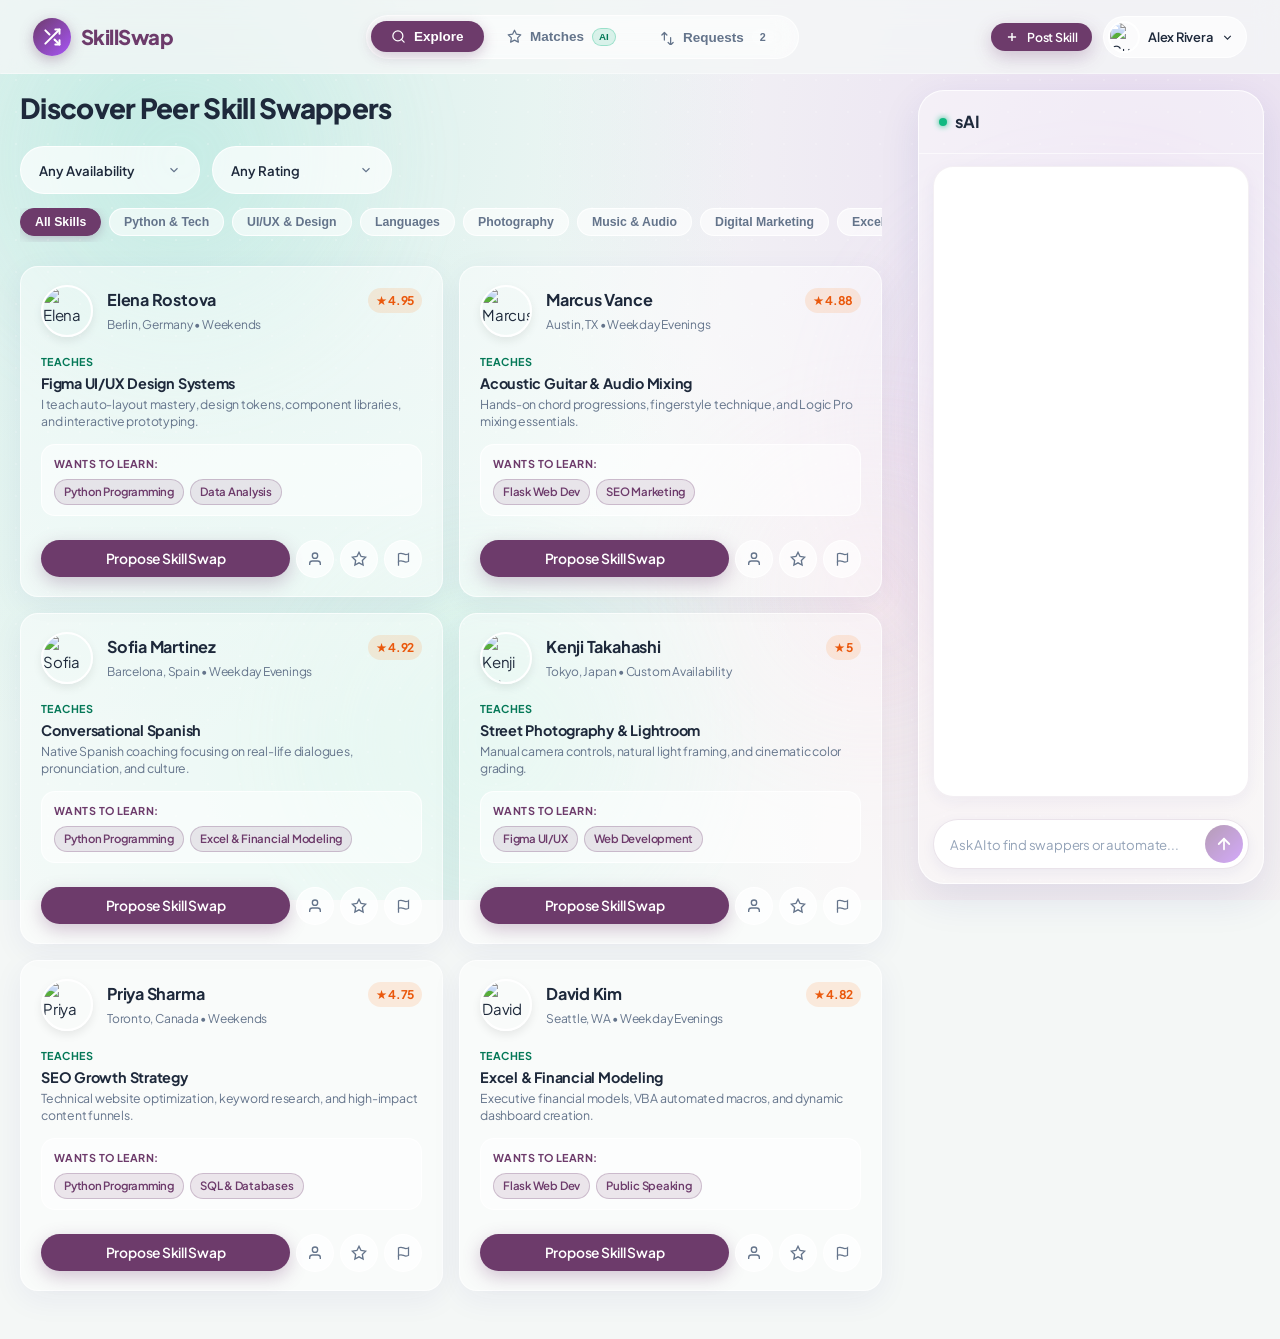
==== commit 6d688d9c: "Made chatbot fixed on page and removed dummy data from it" ====
--- a/templates/index.html
+++ b/templates/index.html
@@ -88,8 +88,8 @@
         </button>
 
         <!-- FIX #4: Sleek Circular AI Copilot Drawer Toggle Button -->
-        <button type="button" class="btn-ai-toggle" id="btnAiToggle" onclick="toggleAiDrawer()" title="Open AI Copilot"
-          aria-label="Open AI Copilot">
+        <button type="button" class="btn-ai-toggle" id="btnAiToggle" onclick="toggleAiDrawer()" title="Open sAI"
+          aria-label="Open sAI">
           <span class="ai-dot-indicator"></span>
           <svg width="18" height="18" viewBox="0 0 24 24" fill="none" stroke="currentColor" stroke-width="2">
             <polygon
@@ -337,7 +337,10 @@
           <div class="avatar-upload-wrapper">
             <img src="https://images.unsplash.com/photo-1534528741775-53994a69daeb?w=150&auto=format&fit=crop&q=80"
               alt="Avatar Preview" class="avatar-preview-img" id="sidebarAvatarPreview">
-            <label class="avatar-upload-btn" title="Change Avatar URL" onclick="promptAvatarUrl()">
+            <input type="file" id="profilePicInput" accept="image/*" style="display: none;"
+              onchange="uploadProfilePic(this)">
+            <label class="avatar-upload-btn" title="Upload profile picture"
+              onclick="document.getElementById('profilePicInput').click()">
               <svg width="15" height="15" viewBox="0 0 24 24" fill="none" stroke="currentColor" stroke-width="2">
                 <path d="M23 19a2 2 0 0 1-2 2H3a2 2 0 0 1-2-2V8a2 2 0 0 1 2-2h4l2-3h6l2 3h4a2 2 0 0 1 2 2z"></path>
                 <circle cx="12" cy="13" r="4"></circle>
@@ -406,25 +409,26 @@
                 placeholder="Brief intro...">Senior Python & Backend Developer with 5+ years building APIs and data pipelines. Passionate about learning UI design and ceramics!</textarea>
             </div>
 
-            <!-- Availability Selector -->
-            <div class="form-group">
-              <label class="form-label">Availability Schedule</label>
-              <div class="availability-pills-group">
-                <label>
-                  <input type="checkbox" class="availability-pill-checkbox" name="availability" value="Weekends"
-                    checked>
-                  <span class="availability-pill-label">Weekends</span>
-                </label>
-                <label>
-                  <input type="checkbox" class="availability-pill-checkbox" name="availability" value="Weekday Evenings"
-                    checked>
-                  <span class="availability-pill-label">Weekday Evenings</span>
-                </label>
-                <label>
-                  <input type="checkbox" class="availability-pill-checkbox" name="availability"
-                    value="Custom Availability">
-                  <span class="availability-pill-label">Flexible / Custom</span>
-                </label>
+            <!-- Experience + Availability dropdowns -->
+            <div class="form-grid-2">
+              <div class="form-group">
+                <label class="form-label" for="profileExperience">Experience Level</label>
+                <select id="profileExperience" class="glass-input"
+                  style="height: 48px; border-radius: var(--radius-pill);">
+                  <option value="Beginner">Beginner</option>
+                  <option value="Intermediate">Intermediate</option>
+                  <option value="Advanced">Advanced</option>
+                </select>
+              </div>
+
+              <div class="form-group">
+                <label class="form-label" for="profileAvailability">Availability</label>
+                <select id="profileAvailability" class="glass-input"
+                  style="height: 48px; border-radius: var(--radius-pill);">
+                  <option value="Weekends">Weekends</option>
+                  <option value="Weekday Evenings">Weekday Evenings</option>
+                  <option value="Custom Availability">Flexible / Custom</option>
+                </select>
               </div>
             </div>
 
@@ -513,7 +517,7 @@
       <div class="ai-drawer-header">
         <div class="ai-drawer-title">
           <div class="ai-dot-indicator" style="position: static; display: inline-block;"></div>
-          <span>SkillSwap AI Copilot</span>
+          <span>sAI</span>
         </div>
         <button type="button" class="ai-drawer-close" onclick="closeAiDrawer()" aria-label="Close AI Drawer">
           <svg width="18" height="18" viewBox="0 0 24 24" fill="none" stroke="currentColor" stroke-width="2">
@@ -528,30 +532,14 @@
       </div>
 
       <div class="ai-drawer-footer">
-        <!-- Quick Prompt Suggestions -->
-        <div class="ai-prompt-pills-row">
-          <button type="button" class="ai-drawer-prompt-btn"
-            onclick="sendAiPrompt('Find someone who can teach Figma on weekends')">
-            🎨 "Find someone who teaches Figma on weekends"
-          </button>
-          <button type="button" class="ai-drawer-prompt-btn"
-            onclick="sendAiPrompt('Show all my pending swap requests')">
-            🔄 "Summarize my pending swap requests"
-          </button>
-          <button type="button" class="ai-drawer-prompt-btn"
-            onclick="sendAiPrompt('Who is my highest compatibility dual-swap match?')">
-            ⚡ "Find best reciprocal match for me"
-          </button>
-        </div>
-
         <form class="ai-drawer-input-row" style="margin-top: 10px;" onsubmit="handleAiChatSubmit(event)">
           <input type="text" id="aiChatInput" class="glass-input ai-drawer-input"
             placeholder="Ask AI to find swappers or automate..." autocomplete="off">
-          <button type="submit" class="btn btn-primary"
-            style="height: 44px; width: 44px; border-radius: 50%; padding: 0;">
-            <svg width="16" height="16" viewBox="0 0 24 24" fill="none" stroke="currentColor" stroke-width="2">
-              <line x1="22" y1="2" x2="11" y2="13"></line>
-              <polygon points="22 2 15 22 11 13 2 9 22 2"></polygon>
+          <button type="submit" class="ai-send-btn" aria-label="Send message" title="Send">
+            <svg width="18" height="18" viewBox="0 0 24 24" fill="none" stroke="currentColor" stroke-width="2.4"
+              stroke-linecap="round" stroke-linejoin="round">
+              <line x1="12" y1="19" x2="12" y2="5"></line>
+              <polyline points="5 12 12 5 19 12"></polyline>
             </svg>
           </button>
         </form>
--- a/static/css/style.css
+++ b/static/css/style.css
@@ -1275,6 +1275,96 @@
   font-size: 0.88rem;
 }
 
+/* Composer: one rounded white pill with the send button inside it */
+.ai-drawer-input-row {
+  background: #ffffff;
+  border: 1px solid rgba(109, 59, 107, 0.14);
+  border-radius: var(--radius-pill);
+  padding: 5px 5px 5px 8px;
+  gap: 6px;
+  box-shadow: 0 4px 14px rgba(31, 38, 135, 0.06);
+  transition: border-color var(--transition-fast), box-shadow var(--transition-fast);
+}
+
+.ai-drawer-input-row:focus-within {
+  border-color: var(--primary);
+  box-shadow: 0 0 0 3px rgba(109, 59, 107, 0.14), 0 4px 14px rgba(31, 38, 135, 0.06);
+}
+
+.ai-drawer-input-row .ai-drawer-input,
+.ai-drawer-input-row .ai-drawer-input:focus {
+  flex: 1;
+  min-width: 0;
+  height: 38px;
+  padding: 0 8px;
+  background: transparent;
+  border: none;
+  box-shadow: none;
+  backdrop-filter: none;
+  -webkit-backdrop-filter: none;
+}
+
+.ai-send-btn {
+  width: 38px;
+  height: 38px;
+  flex-shrink: 0;
+  display: flex;
+  align-items: center;
+  justify-content: center;
+  border: none;
+  border-radius: 50%;
+  cursor: pointer;
+  color: #ffffff;
+  background: linear-gradient(135deg, var(--primary) 0%, #a855f7 100%);
+  box-shadow: 0 4px 12px rgba(109, 59, 107, 0.35);
+  transition: transform 0.18s cubic-bezier(0.16, 1, 0.3, 1), box-shadow 0.18s ease, opacity 0.18s ease;
+}
+
+.ai-send-btn:hover {
+  transform: translateY(-1px) scale(1.06);
+  box-shadow: 0 6px 16px rgba(109, 59, 107, 0.45);
+}
+
+.ai-send-btn:active {
+  transform: scale(0.93);
+}
+
+/* Dim the send button while the box is empty */
+.ai-drawer-input-row:has(.ai-drawer-input:placeholder-shown) .ai-send-btn {
+  opacity: 0.5;
+  box-shadow: none;
+}
+
+/* Chat bubbles (white chat surface, soft plum AI bubbles, gradient user bubbles) */
+.ai-msg {
+  display: flex;
+  gap: 10px;
+  max-width: 88%;
+}
+
+.ai-msg-ai { align-self: flex-start; }
+.ai-msg-user { align-self: flex-end; }
+
+.ai-msg-bubble {
+  padding: 12px 16px;
+  border-radius: 18px;
+  font-size: 0.88rem;
+  line-height: 1.45;
+}
+
+.ai-msg-ai .ai-msg-bubble {
+  background: #f5f1f7;
+  border: 1px solid rgba(109, 59, 107, 0.08);
+  color: var(--text-main);
+  border-bottom-left-radius: 6px;
+}
+
+.ai-msg-user .ai-msg-bubble {
+  background: linear-gradient(135deg, var(--primary) 0%, #8b4f89 100%);
+  color: #ffffff;
+  border-bottom-right-radius: 6px;
+}
+
 .ai-prompt-pills-row {
   display: flex;
   flex-direction: column;
@@ -1338,9 +1428,12 @@
   letter-spacing: -0.025em;
 }
 
+/* Search bar is hidden on the dashboard, so only the two filter dropdowns remain.
+   (The search markup stays in index.html so script.js hooks keep working.) */
 .search-controls-row {
   display: grid;
-  grid-template-columns: 1fr auto auto;
+  grid-template-columns: auto auto;
+  justify-content: start;
   gap: 12px;
   align-items: center;
   margin-bottom: 14px;
@@ -1348,7 +1441,7 @@
 
 .search-input-wrapper {
   position: relative;
-  display: flex;
+  display: none; /* hidden: was display:flex */
   align-items: center;
 }
 
@@ -1422,7 +1515,7 @@
 /* Minimal, Airy Explore Cards Grid */
 .profiles-grid {
   display: grid;
-  grid-template-columns: repeat(auto-fill, minmax(295px, 1fr));
+  grid-template-columns: repeat(auto-fill, minmax(min(320px, 100%), 1fr));
   gap: 16px;
 }
 
@@ -1548,17 +1641,26 @@
 .card-footer-clean {
   display: flex;
   align-items: center;
-  gap: 8px;
+  gap: 6px;
   padding-top: 8px;
 }
 
 .btn-propose-swap {
   flex: 1;
+  min-width: 0; /* let the button shrink instead of pushing the icons out of the card */
+  padding-left: 12px;
+  padding-right: 12px;
+}
+
+.btn-propose-swap span {
+  min-width: 0;
+  overflow: hidden;
+  text-overflow: ellipsis;
 }
 
 .btn-card-action {
-  width: 40px;
-  height: 40px;
+  width: 38px;
+  height: 38px;
   border-radius: 50%;
   display: flex;
   align-items: center;
@@ -2060,3 +2162,113 @@
   .navbar.scrolled { width: 95%; padding: 10px 18px; }
   .nav-pills-container { display: none; }
 }
+
+/* ==========================================================================
+   ALWAYS-OPEN AI COPILOT DOCK (DESKTOP)
+   script.js adds body.ai-docked when the viewport is >= 1100px wide.
+   The navbar stays full width on top; the Copilot is a rounded frosted-glass
+   card docked on the right, directly below it. Page content makes room.
+   Below 1100px the original slide-over drawer + toggle button is used.
+   ========================================================================== */
+@media (min-width: 1100px) {
+  body.ai-docked {
+    --dock-w: clamp(340px, 27vw, 410px);
+    padding-right: calc(var(--dock-w) + 32px);
+  }
+
+  /* Dock: sits below the navbar and floats with a gap on every side */
+  body.ai-docked .right-panels-dock {
+    top: 90px;
+    right: 16px;
+    bottom: 16px;
+    width: var(--dock-w);
+    max-width: none;
+    z-index: 900; /* below navbar (1000), modals (1200) and toasts (2500) */
+    transform: none;
+    opacity: 1;
+    pointer-events: auto;
+  }
+
+  /* Each panel is a rounded glass card that picks up the page background */
+  body.ai-docked .dock-panel {
+    background: rgba(255, 255, 255, 0.38);
+    backdrop-filter: blur(22px) saturate(1.2);
+    -webkit-backdrop-filter: blur(22px) saturate(1.2);
+    border: 1px solid rgba(255, 255, 255, 0.8);
+    border-radius: 26px;
+    box-shadow: 0 14px 40px rgba(31, 38, 135, 0.10);
+  }
+
+  body.ai-docked .panel-header,
+  body.ai-docked .ai-drawer-header {
+    background: transparent;
+    border-bottom: 1px solid rgba(255, 255, 255, 0.6);
+  }
+
+  /* The chat itself sits on a white, rounded surface inside the glass card */
+  body.ai-docked .ai-drawer-body {
+    background: #ffffff;
+    margin: 12px 14px 0;
+    border-radius: 20px;
+    border: 1px solid rgba(109, 59, 107, 0.08);
+    box-shadow: 0 4px 16px rgba(31, 38, 135, 0.05);
+  }
+
+  body.ai-docked .member-profile-body {
+    background: #ffffff;
+    margin: 12px 14px 14px;
+    border-radius: 20px;
+    border: 1px solid rgba(109, 59, 107, 0.08);
+    box-shadow: 0 4px 16px rgba(31, 38, 135, 0.05);
+  }
+
+  body.ai-docked .ai-drawer-footer {
+    background: transparent;
+    border-top: none;
+    padding: 12px 14px 14px;
+  }
+
+  /* Keep "Propose Swap" visible even when the profile has to scroll */
+  body.ai-docked .member-profile-actions {
+    position: sticky;
+    bottom: -18px;       /* cancel the body's bottom padding so nothing peeks out underneath */
+    background: #ffffff;
+    padding-bottom: 18px;
+  }
+
+  /* Member profile (when open) stacks above the Copilot; Copilot takes the rest */
+  body.ai-docked .right-panels-dock.stacked #memberProfilePanel {
+    flex: 0 1 auto;      /* as tall as its content... */
+    max-height: 58%;     /* ...up to 58% of the dock, then it scrolls */
+  }
+
+  body.ai-docked .right-panels-dock.stacked #aiDrawer {
+    flex: 1 1 0;
+    min-height: 0;
+    max-height: none;
+  }
+
+  /* Nothing to open or close any more */
+  body.ai-docked .btn-ai-toggle,
+  body.ai-docked .ai-drawer-close,
+  body.ai-docked .ai-drawer-overlay {
+    display: none !important;
+  }
+
+  /* Keep toasts clear of the dock */
+  body.ai-docked .toast-container {
+    right: calc(var(--dock-w) + 40px);
+  }
+}
+
+/* Hide sAI on the profile page */
+body.on-profile-view .right-panels-dock,
+body.on-profile-view .btn-ai-toggle,
+body.on-profile-view .ai-drawer-overlay {
+  display: none !important;
+}
+@media (min-width: 1100px) {
+  body.ai-docked.on-profile-view {
+    padding-right: 0;
+  }
+}
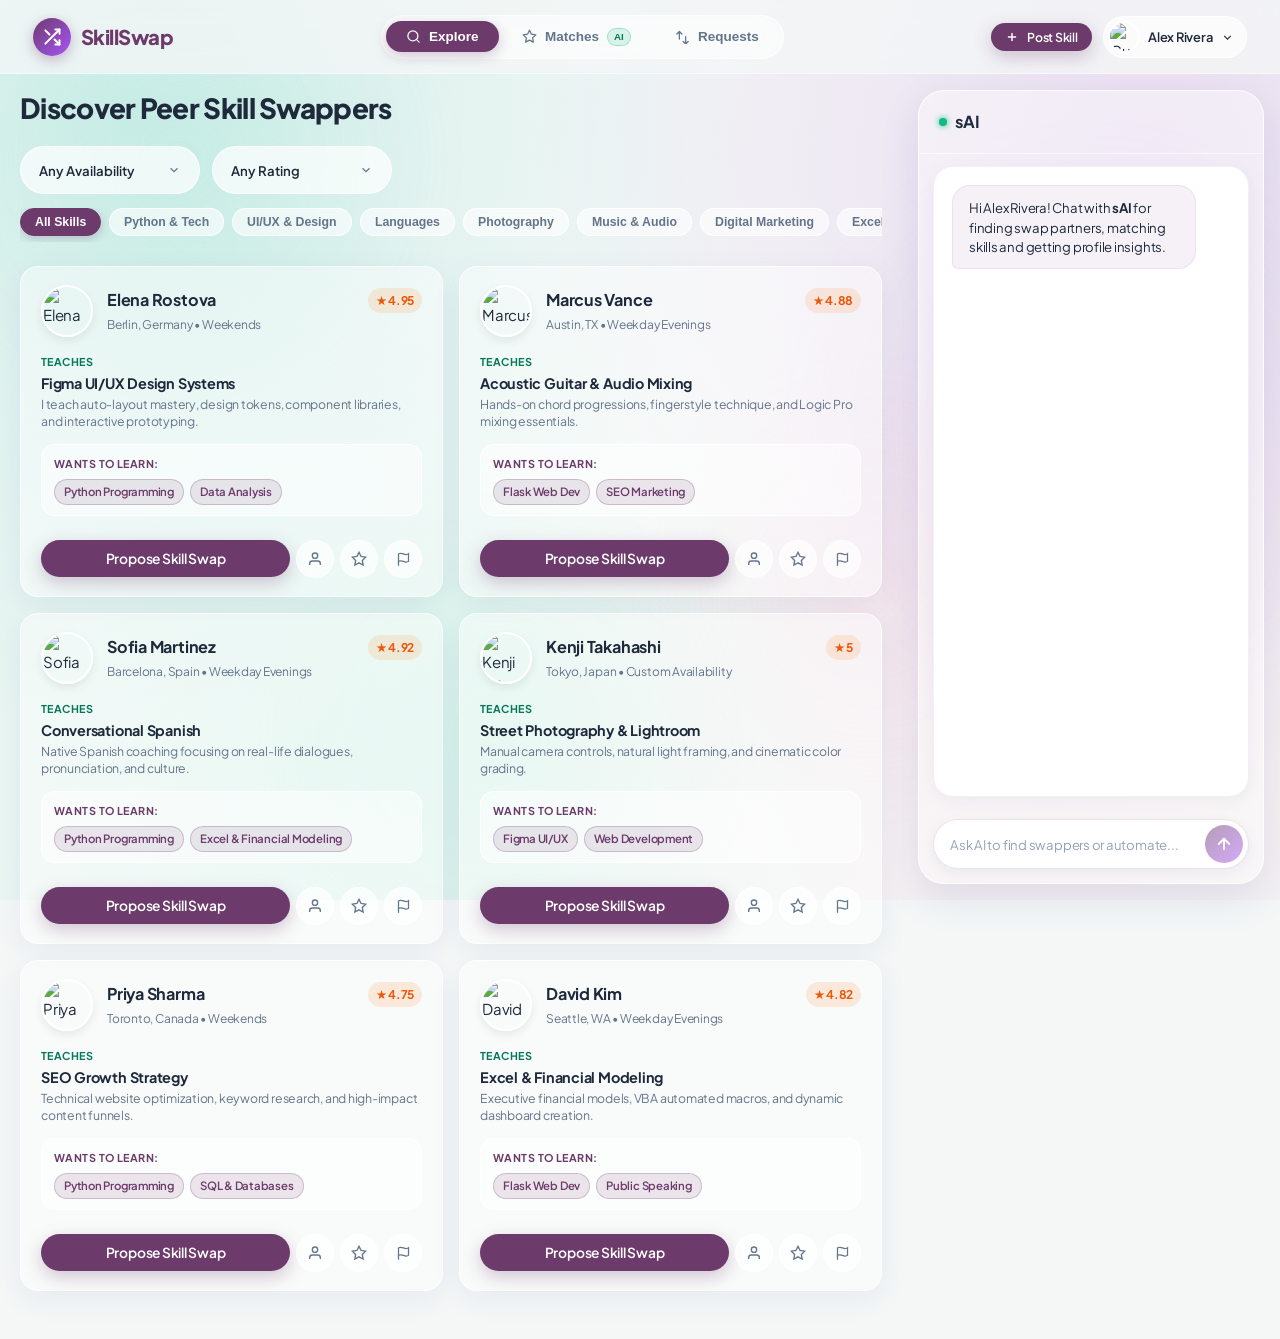
==== commit d0671275: "Added the Swap_request Table" ====
--- a/templates/index.html
+++ b/templates/index.html
@@ -72,7 +72,7 @@
             <path d="M7 16V4m0 0L3 8m4-4l4 4m6 4v12m0 0l4-4m-4 4l-4-4"></path>
           </svg>
           <span>Requests</span>
-          <span class="nav-counter" id="swapsNavCounter">2</span>
+          <span class="nav-counter" id="swapsNavCounter">0</span>
         </button>
       </div>
 
@@ -307,15 +307,15 @@
           <button type="button" class="swap-subtab-btn active" id="subtab-incoming"
             onclick="switchSwapSubtab('incoming')">
             <span>Incoming Offers</span>
-            <span class="badge badge-plum" id="subtabIncomingCount">2</span>
+            <span class="badge badge-plum" id="subtabIncomingCount">0</span>
           </button>
           <button type="button" class="swap-subtab-btn" id="subtab-outgoing" onclick="switchSwapSubtab('outgoing')">
             <span>Pending Outgoing</span>
-            <span class="badge badge-neutral" id="subtabOutgoingCount">1</span>
+            <span class="badge badge-neutral" id="subtabOutgoingCount">0</span>
           </button>
           <button type="button" class="swap-subtab-btn" id="subtab-active" onclick="switchSwapSubtab('active')">
             <span>Active & Completed</span>
-            <span class="badge badge-mint" id="subtabActiveCount">2</span>
+            <span class="badge badge-mint" id="subtabActiveCount">0</span>
           </button>
         </div>
 
--- a/static/css/style.css
+++ b/static/css/style.css
@@ -2271,4 +2271,45 @@
   body.ai-docked.on-profile-view {
     padding-right: 0;
   }
+}
+
+
+/* sAI semantic profile search cards */
+.ai-profile-results {
+  display: flex;
+  flex-direction: column;
+  gap: 10px;
+  margin-top: 12px;
+}
+
+.ai-profile-results-title {
+  font-size: 0.85rem;
+  font-weight: 700;
+  color: var(--text-main);
+}
+
+.ai-profile-card {
+  padding: 12px;
+  border: 1px solid rgba(120, 120, 120, 0.25);
+  border-radius: 12px;
+  background: var(--bg-card, rgba(255, 255, 255, 0.65));
+  overflow-wrap: anywhere;
+}
+
+.ai-profile-card-name {
+  font-weight: 700;
+  margin-bottom: 8px;
+  color: var(--text-main);
+}
+
+.ai-profile-card-detail {
+  font-size: 0.82rem;
+  line-height: 1.5;
+  margin-bottom: 5px;
+  color: var(--text-muted);
+}
+
+.ai-profile-view-btn {
+  margin-top: 8px;
+  cursor: pointer;
 }
